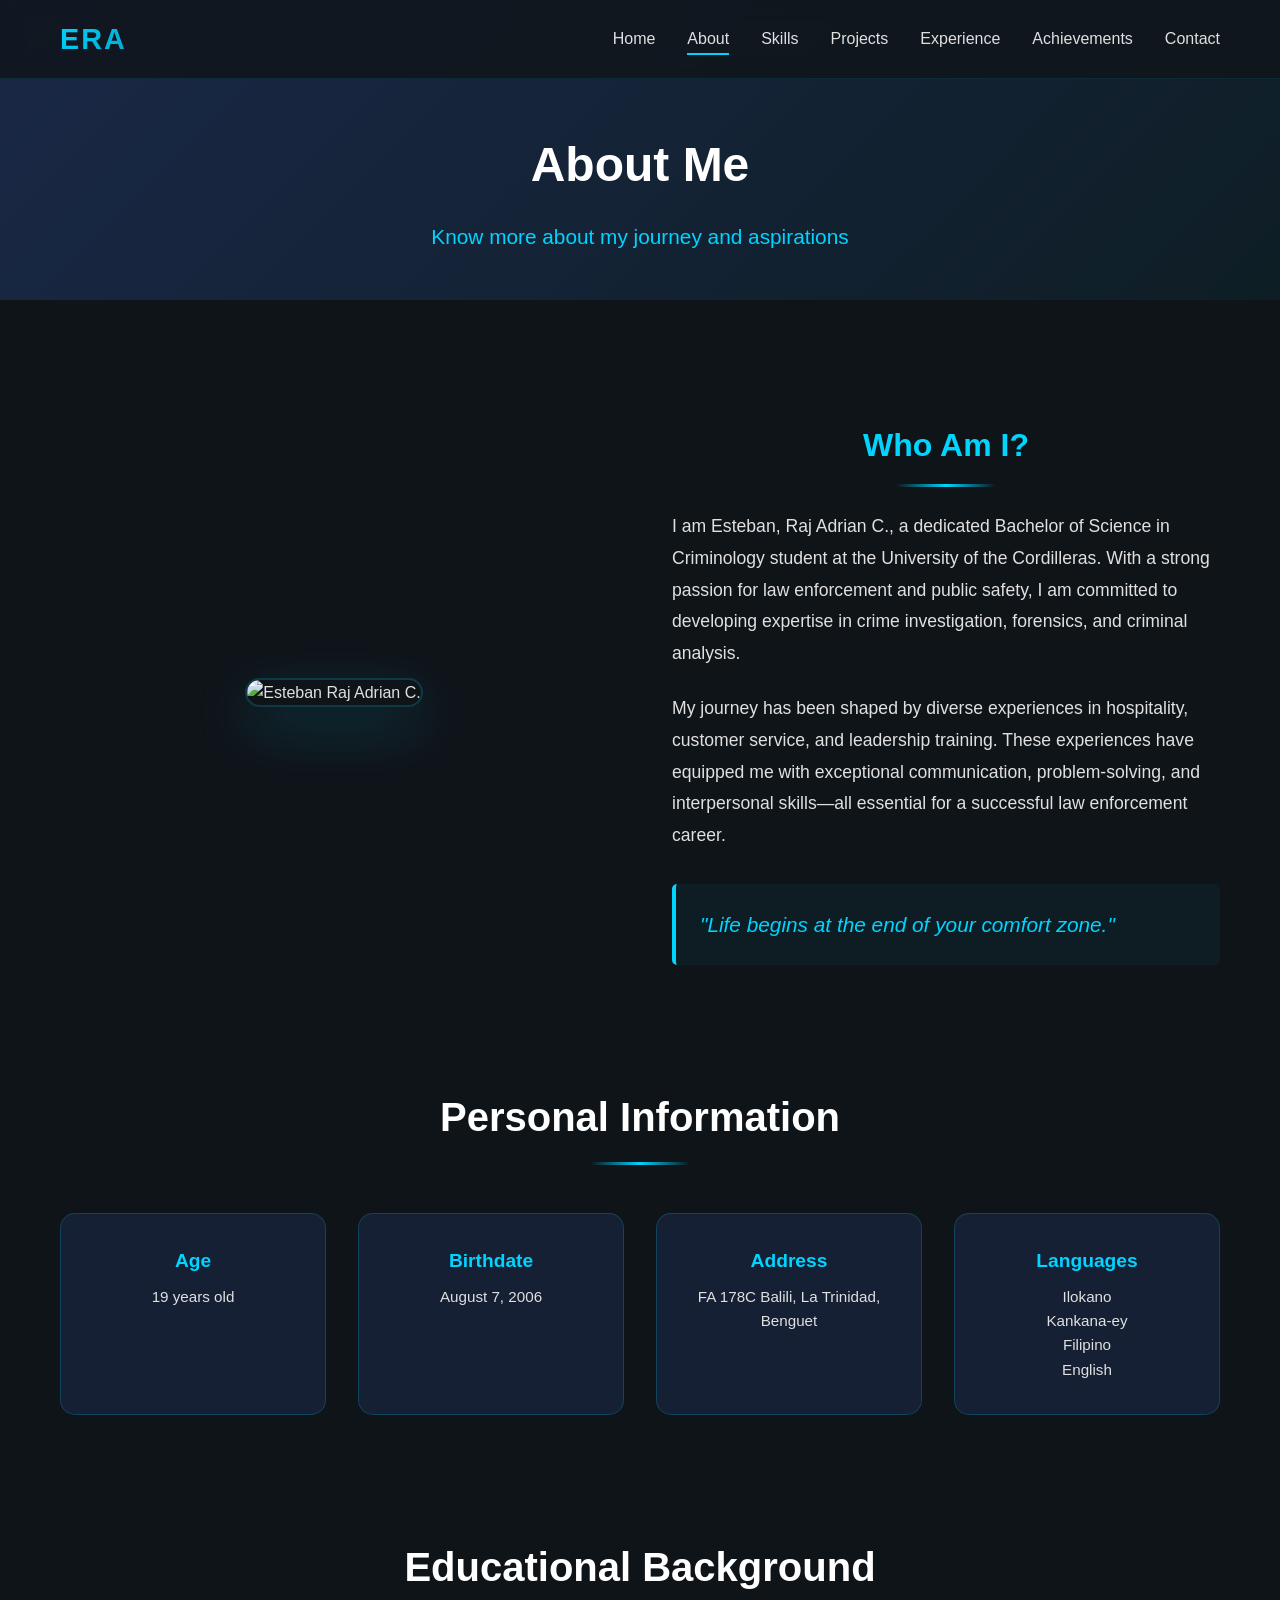
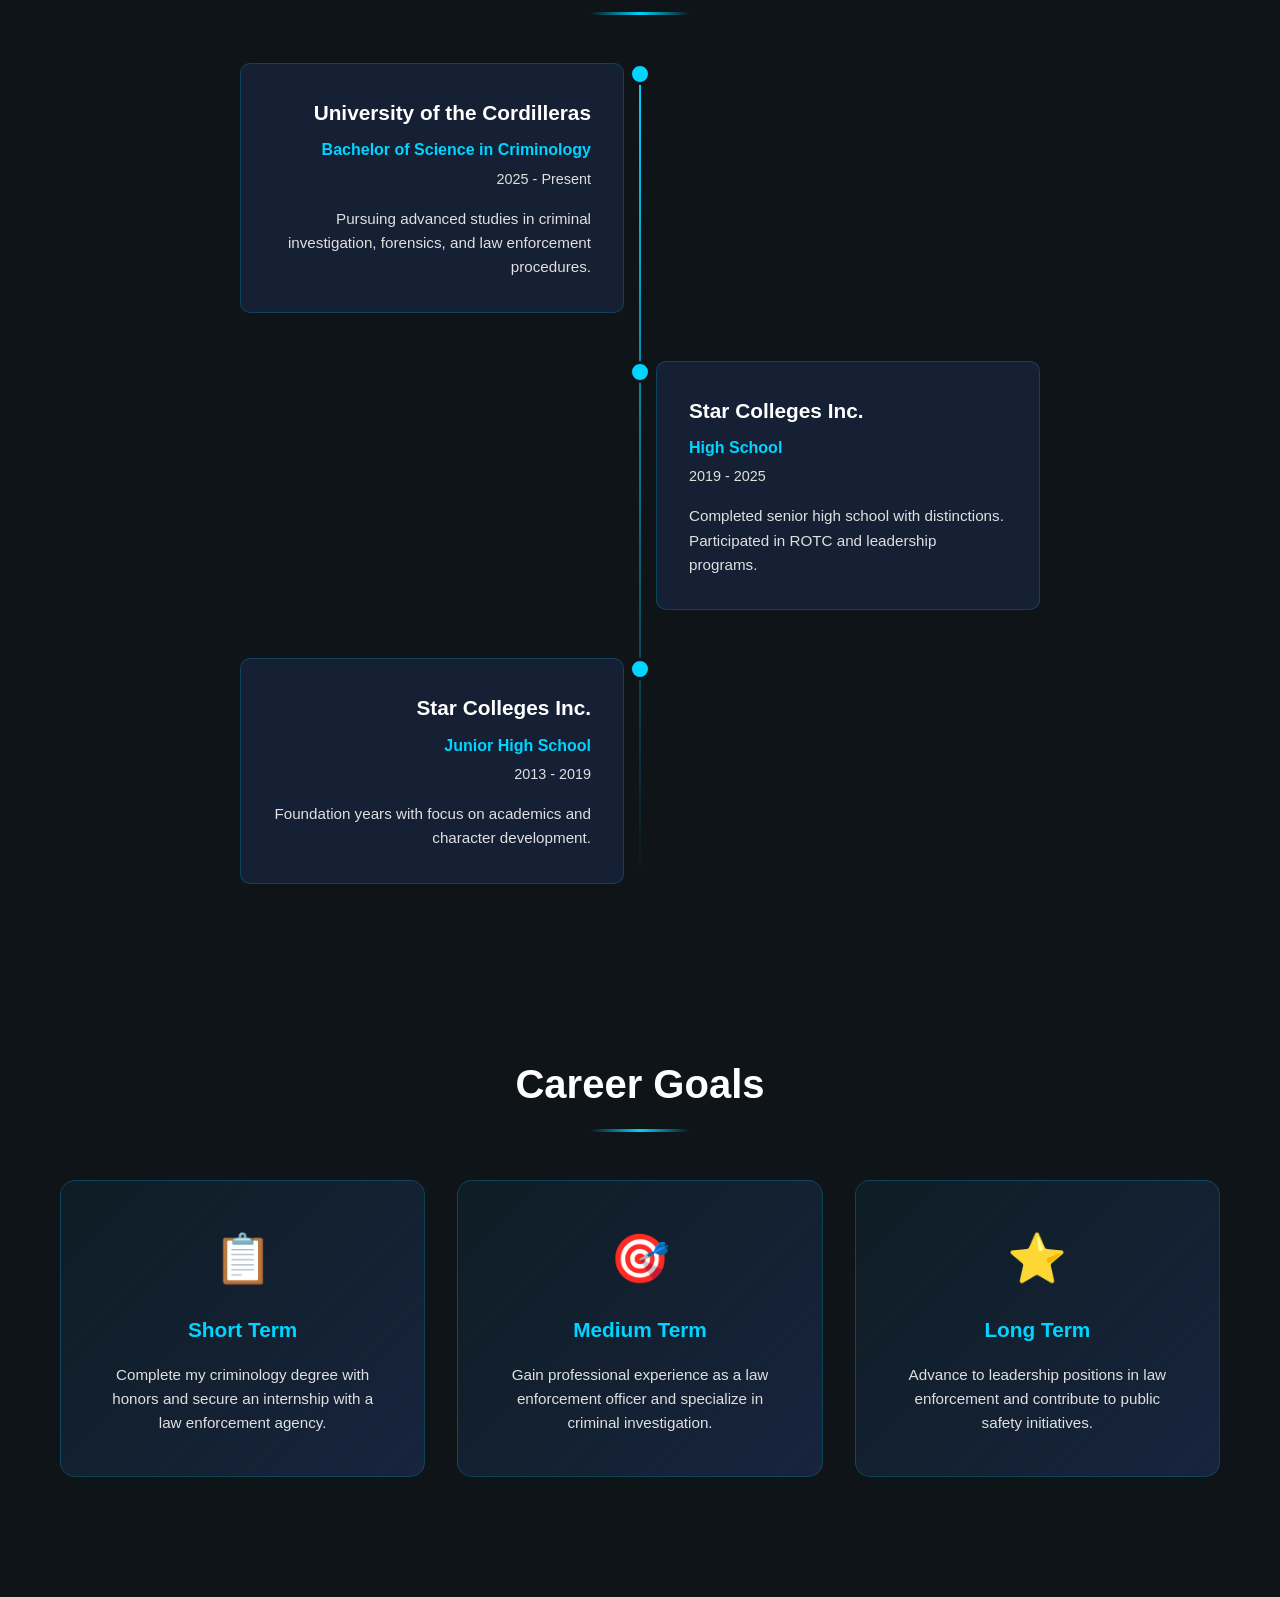
==== about.html @ 7fe41669 "Update about.html" ====
<!DOCTYPE html>
<html lang="en">
<head>
    <meta charset="UTF-8">
    <meta name="viewport" content="width=device-width, initial-scale=1.0">
    <meta name="description" content="About Esteban, Raj Adrian C. - Learn about my background, education, and career goals.">
    <title>About - Esteban, Raj Adrian C.</title>
    <link rel="stylesheet" href="style.css">
</head>
<body>
    <!-- Navigation Bar -->
    <nav class="navbar">
        <div class="nav-container">
            <div class="nav-logo">
                <span class="logo-text">ERA</span>
            </div>
            <ul class="nav-menu">
                <li class="nav-item"><a href="index.html" class="nav-link">Home</a></li>
                <li class="nav-item"><a href="about.html" class="nav-link active">About</a></li>
                <li class="nav-item"><a href="skills.html" class="nav-link">Skills</a></li>
                <li class="nav-item"><a href="projects.html" class="nav-link">Projects</a></li>
                <li class="nav-item"><a href="experience.html" class="nav-link">Experience</a></li>
                <li class="nav-item"><a href="achievements.html" class="nav-link">Achievements</a></li>
                <li class="nav-item"><a href="contact.html" class="nav-link">Contact</a></li>
            </ul>
            <div class="hamburger">
                <span></span>
                <span></span>
                <span></span>
            </div>
        </div>
    </nav>

    <!-- Page Header -->
    <section class="page-header">
        <div class="header-background"></div>
        <h1 class="page-title">About Me</h1>
        <p class="page-subtitle">Know more about my journey and aspirations</p>
    </section>

    <!-- Main Content -->
    <main class="container">
        <!-- Personal Info Section -->
        <section class="about-section fade-in">
            <div class="about-grid">
                <div class="about-image">
                    <img src="https://images.unsplash.com/photo-1507003211169-0a1dd7228f2d?w=500&h=500&fit=crop&q=80" alt="Esteban Raj Adrian C." class="about-img" loading="lazy">
                </div>
                <div class="about-info">
                    <h2 class="section-title">Who Am I?</h2>
                    <p class="about-text">
                        I am Esteban, Raj Adrian C., a dedicated Bachelor of Science in Criminology student at the University of the Cordilleras. With a strong passion for law enforcement and public safety, I am committed to developing expertise in crime investigation, forensics, and criminal analysis.
                    </p>
                    <p class="about-text">
                        My journey has been shaped by diverse experiences in hospitality, customer service, and leadership training. These experiences have equipped me with exceptional communication, problem-solving, and interpersonal skills—all essential for a successful law enforcement career.
                    </p>
                    <p class="motto">"Life begins at the end of your comfort zone."</p>
                </div>
            </div>
        </section>

        <!-- Personal Information -->
        <section class="personal-info-section fade-in">
            <h2 class="section-title">Personal Information</h2>
            <div class="info-grid">
                <div class="info-card">
                    <h3>Age</h3>
                    <p>19 years old</p>
                </div>
                <div class="info-card">
                    <h3>Birthdate</h3>
                    <p>August 7, 2006</p>
                </div>
                <div class="info-card">
                    <h3>Address</h3>
                    <p>FA 178C Balili, La Trinidad, Benguet</p>
                </div>
                <div class="info-card">
                    <h3>Languages</h3>
                    <p>Ilokano<p>
                    <p>Kankana-ey</p>
                    <p>Filipino</p>
                    <p>English</p>
                </div>
            </div>
        </section>

        <!-- Education Timeline -->
        <section class="education-section fade-in">
            <h2 class="section-title">Educational Background</h2>
            <div class="timeline">
                <div class="timeline-item">
                    <div class="timeline-content">
                        <h3>University of the Cordilleras</h3>
                        <p class="timeline-degree">Bachelor of Science in Criminology</p>
                        <p class="timeline-date">2025 - Present</p>
                        <p class="timeline-description">Pursuing advanced studies in criminal investigation, forensics, and law enforcement procedures.</p>
                    </div>
                </div>
                <div class="timeline-item">
                    <div class="timeline-content">
                        <h3>Star Colleges Inc.</h3>
                        <p class="timeline-degree">High School</p>
                        <p class="timeline-date">2019 - 2025</p>
                        <p class="timeline-description">Completed senior high school with distinctions. Participated in ROTC and leadership programs.</p>
                    </div>
                </div>
                <div class="timeline-item">
                    <div class="timeline-content">
                        <h3>Star Colleges Inc.</h3>
                        <p class="timeline-degree">Junior High School</p>
                        <p class="timeline-date">2013 - 2019</p>
                        <p class="timeline-description">Foundation years with focus on academics and character development.</p>
                    </div>
                </div>
            </div>
        </section>

        <!-- Career Goals -->
        <section class="career-goals-section fade-in">
            <h2 class="section-title">Career Goals</h2>
            <div class="goals-grid">
                <div class="goal-card">
                    <div class="goal-icon">📋</div>
                    <h3>Short Term</h3>
                    <p>Complete my criminology degree with honors and secure an internship with a law enforcement agency.</p>
                </div>
                <div class="goal-card">
                    <div class="goal-icon">🎯</div>
                    <h3>Medium Term</h3>
                    <p>Gain professional experience as a law enforcement officer and specialize in criminal investigation.</p>
                </div>
                <div class="goal-card">
                    <div class="goal-icon">⭐</div>
                    <h3>Long Term</h3>
                    <p>Advance to leadership positions in law enforcement and contribute to public safety initiatives.</p>
                </div>
            </div>
        </section>
    </main>

    <!-- Back to Top Button -->
    <button class="back-to-top" id="backToTop">↑</button>

    <script src="script.js"></script>
</body>
</html>
---- style.css ----
/* ===== ROOT & VARIABLES ===== */
:root {
    --primary: #0f1419;
    --primary-light: #1a2847;
    --accent: #00d4ff;
    --accent-dark: #0099cc;
    --secondary: #ffffff;
    --gray: #e0e0e0;
    --gray-dark: #444444;
    --success: #00d97e;
    --warning: #ffa500;
    --error: #ff4757;
    
    --transition: all 0.3s ease;
    --shadow: 0 10px 40px rgba(0, 212, 255, 0.15);
    --shadow-lg: 0 20px 60px rgba(0, 212, 255, 0.2);
}

/* ===== GLOBAL STYLES ===== */
* {
    margin: 0;
    padding: 0;
    box-sizing: border-box;
}

html {
    scroll-behavior: smooth;
}

body {
    font-family: 'Segoe UI', Tahoma, Geneva, Verdana, sans-serif;
    background-color: var(--primary);
    color: var(--gray);
    line-height: 1.6;
    overflow-x: hidden;
}

a {
    text-decoration: none;
    color: inherit;
    transition: var(--transition);
}

button {
    cursor: pointer;
    border: none;
    transition: var(--transition);
}

/* ===== CONTAINER ===== */
.container {
    max-width: 1200px;
    margin: 0 auto;
    padding: 60px 20px;
}

/* ===== NAVIGATION BAR ===== */
.navbar {
    position: fixed;
    top: 0;
    width: 100%;
    z-index: 1000;
    background: rgba(15, 20, 25, 0.8);
    backdrop-filter: blur(10px);
    border-bottom: 1px solid rgba(0, 212, 255, 0.1);
    padding: 1rem 0;
}

.nav-container {
    display: flex;
    justify-content: space-between;
    align-items: center;
    max-width: 1200px;
    margin: 0 auto;
    padding: 0 20px;
}

.nav-logo {
    font-size: 1.8rem;
    font-weight: bold;
    background: linear-gradient(135deg, var(--accent), #00a8cc);
    -webkit-background-clip: text;
    -webkit-text-fill-color: transparent;
    background-clip: text;
}

.logo-text {
    letter-spacing: 2px;
}

.nav-menu {
    display: flex;
    list-style: none;
    gap: 2rem;
}

.nav-link {
    color: var(--gray);
    font-weight: 500;
    position: relative;
    padding: 0.5rem 0;
}

.nav-link::after {
    content: '';
    position: absolute;
    bottom: 0;
    left: 0;
    width: 0;
    height: 2px;
    background-color: var(--accent);
    transition: width 0.3s ease;
}

.nav-link:hover::after,
.nav-link.active::after {
    width: 100%;
}

.hamburger {
    display: none;
    flex-direction: column;
    cursor: pointer;
}

.hamburger span {
    width: 25px;
    height: 3px;
    background-color: var(--accent);
    margin: 5px 0;
    transition: var(--transition);
}

/* ===== HERO SECTION ===== */
.hero {
    position: relative;
    min-height: 100vh;
    display: flex;
    align-items: center;
    justify-content: center;
    overflow: hidden;
    padding-top: 80px;
}

.hero-background {
    position: absolute;
    top: 0;
    left: 0;
    width: 100%;
    height: 100%;
    z-index: -1;
}

.animated-gradient {
    position: absolute;
    width: 100%;
    height: 100%;
    background: linear-gradient(
        -45deg,
        var(--primary-light),
        var(--primary),
        var(--primary-light),
        var(--primary)
    );
    background-size: 400% 400%;
    animation: gradient 15s ease infinite;
}

@keyframes gradient {
    0% { background-position: 0% 50%; }
    50% { background-position: 100% 50%; }
    100% { background-position: 0% 50%; }
}

.particles {
    position: absolute;
    width: 100%;
    height: 100%;
    overflow: hidden;
}

.particle {
    position: absolute;
    bottom: 0;
    width: 10px;
    height: 10px;
    background-color: var(--accent);
    border-radius: 50%;
    opacity: 0.5;
    animation: float 20s infinite;
}

@keyframes float {
    0% {
        transform: translateY(0px) translateX(0px);
        opacity: 0;
    }
    10% {
        opacity: 0.5;
    }
    90% {
        opacity: 0.5;
    }
    100% {
        transform: translateY(-100vh) translateX(100px);
        opacity: 0;
    }
}

.geometric-shapes {
    position: absolute;
    width: 100%;
    height: 100%;
}

.shape {
    position: absolute;
    opacity: 0.05;
}

.shape-1 {
    width: 300px;
    height: 300px;
    background: linear-gradient(135deg, var(--accent), transparent);
    top: 10%;
    right: 10%;
    border-radius: 50%;
    animation: float 25s infinite;
}

.shape-2 {
    width: 200px;
    height: 200px;
    background: linear-gradient(45deg, var(--accent), transparent);
    bottom: 20%;
    left: 10%;
    animation: float 30s infinite;
}

.shape-3 {
    width: 250px;
    height: 250px;
    background: linear-gradient(-135deg, var(--accent), transparent);
    top: 50%;
    left: 20%;
    animation: float 28s infinite;
}

.hero-content {
    position: relative;
    z-index: 10;
    text-align: center;
    max-width: 800px;
}

.profile-container {
    margin-bottom: 3rem;
    animation: slideUp 1s ease;
}

.profile-image-wrapper {
    position: relative;
    width: 200px;
    height: 200px;
    margin: 0 auto;
}

.profile-image {
    width: 100%;
    height: 100%;
    border-radius: 50%;
    border: 4px solid var(--accent);
    object-fit: cover;
    box-shadow: 0 0 50px rgba(0, 212, 255, 0.4);
    animation: pulse 3s ease-in-out infinite;
}

.profile-glow {
    position: absolute;
    top: 50%;
    left: 50%;
    width: 250px;
    height: 250px;
    transform: translate(-50%, -50%);
    border-radius: 50%;
    background: radial-gradient(circle, rgba(0, 212, 255, 0.2), transparent);
    animation: pulse-glow 4s ease-in-out infinite;
}

@keyframes pulse {
    0%, 100% { transform: scale(1); }
    50% { transform: scale(1.05); }
}

@keyframes pulse-glow {
    0%, 100% { transform: translate(-50%, -50%) scale(1); }
    50% { transform: translate(-50%, -50%) scale(1.2); }
}

@keyframes slideUp {
    from {
        opacity: 0;
        transform: translateY(50px);
    }
    to {
        opacity: 1;
        transform: translateY(0);
    }
}

.hero-title {
    font-size: 3.5rem;
    font-weight: 700;
    color: var(--secondary);
    margin-bottom: 1rem;
    letter-spacing: 2px;
    animation: slideUp 1s ease 0.1s both;
}

.typing-text {
    border-right: 3px solid var(--accent);
    padding-right: 10px;
    animation: typing 3s steps(30, end), blink 1s step-end infinite;
}

@keyframes typing {
    from { width: 0; }
    to { width: 100%; }
}

@keyframes blink {
    from, to { border-color: var(--accent); }
    50% { border-color: transparent; }
}

.hero-subtitle {
    font-size: 1.5rem;
    color: var(--accent);
    margin-bottom: 1.5rem;
    font-weight: 500;
    animation: slideUp 1s ease 0.2s both;
}

.hero-description {
    font-size: 1.1rem;
    color: var(--gray);
    max-width: 600px;
    margin: 0 auto 2rem;
    line-height: 1.8;
    animation: slideUp 1s ease 0.3s both;
}

.hero-buttons {
    display: flex;
    gap: 1.5rem;
    justify-content: center;
    flex-wrap: wrap;
    margin-bottom: 3rem;
    animation: slideUp 1s ease 0.4s both;
}

.btn {
    padding: 12px 30px;
    font-size: 1rem;
    font-weight: 600;
    border-radius: 50px;
    transition: var(--transition);
}

.btn-primary {
    background: linear-gradient(135deg, var(--accent), var(--accent-dark));
    color: var(--primary);
    box-shadow: 0 5px 20px rgba(0, 212, 255, 0.3);
}

.btn-primary:hover {
    transform: translateY(-3px);
    box-shadow: 0 10px 30px rgba(0, 212, 255, 0.5);
}

.btn-secondary {
    background: transparent;
    color: var(--accent);
    border: 2px solid var(--accent);
}

.btn-secondary:hover {
    background: var(--accent);
    color: var(--primary);
    transform: translateY(-3px);
}

.btn-tertiary {
    background: rgba(0, 212, 255, 0.1);
    color: var(--accent);
    border: 1px solid var(--accent);
}

.btn-tertiary:hover {
    background: rgba(0, 212, 255, 0.2);
    transform: translateY(-3px);
}

.hero-footer {
    animation: slideUp 1s ease 0.5s both;
}

.scroll-indicator {
    color: var(--gray);
    font-size: 0.9rem;
    margin-bottom: 0.5rem;
}

.scroll-arrow {
    display: inline-block;
    width: 2px;
    height: 30px;
    background-color: var(--accent);
    position: relative;
    animation: scroll-bounce 2s infinite;
}

@keyframes scroll-bounce {
    0%, 100% { transform: translateY(0); }
    50% { transform: translateY(10px); }
}

/* ===== FLOATING SECTION ===== */
.floating-section {
    position: relative;
    padding: 60px 20px;
    background: linear-gradient(135deg, rgba(26, 40, 71, 0.5), rgba(0, 212, 255, 0.05));
    text-align: center;
}

.floating-card {
    max-width: 500px;
    margin: 0 auto;
    padding: 2rem;
    background: rgba(26, 40, 71, 0.8);
    border: 1px solid rgba(0, 212, 255, 0.3);
    border-radius: 20px;
    backdrop-filter: blur(10px);
    animation: float-up 3s ease-in-out infinite;
}

@keyframes float-up {
    0%, 100% { transform: translateY(0px); }
    50% { transform: translateY(-20px); }
}

.floating-card h3 {
    color: var(--accent);
    font-size: 1.5rem;
    margin-bottom: 1rem;
}

.floating-card p {
    color: var(--gray);
    font-size: 1rem;
}

/* ===== PAGE HEADER ===== */
.page-header {
    position: relative;
    min-height: 300px;
    display: flex;
    flex-direction: column;
    justify-content: center;
    align-items: center;
    padding-top: 80px;
    overflow: hidden;
}

.header-background {
    position: absolute;
    top: 0;
    left: 0;
    width: 100%;
    height: 100%;
    background: linear-gradient(
        135deg,
        var(--primary-light) 0%,
        rgba(0, 212, 255, 0.05) 100%
    );
    z-index: -1;
}

.page-title {
    font-size: 3rem;
    color: var(--secondary);
    margin-bottom: 1rem;
    animation: slideUp 0.8s ease;
}

.page-subtitle {
    font-size: 1.3rem;
    color: var(--accent);
    animation: slideUp 0.8s ease 0.1s both;
}

/* ===== SECTION TITLE ===== */
.section-title {
    font-size: 2.5rem;
    color: var(--secondary);
    margin-bottom: 3rem;
    text-align: center;
    position: relative;
    padding-bottom: 1rem;
}

.section-title::after {
    content: '';
    position: absolute;
    bottom: 0;
    left: 50%;
    transform: translateX(-50%);
    width: 100px;
    height: 3px;
    background: linear-gradient(90deg, transparent, var(--accent), transparent);
}

/* ===== ABOUT SECTION ===== */
.about-section {
    padding: 60px 0;
}

.about-grid {
    display: grid;
    grid-template-columns: 1fr 1fr;
    gap: 4rem;
    align-items: center;
}

.about-image {
    text-align: center;
}

.about-img {
    width: 100%;
    max-width: 400px;
    border-radius: 20px;
    box-shadow: var(--shadow-lg);
    border: 2px solid rgba(0, 212, 255, 0.2);
    transition: var(--transition);
}

.about-img:hover {
    transform: scale(1.05);
    box-shadow: 0 0 50px rgba(0, 212, 255, 0.4);
}

.about-info h2 {
    font-size: 2rem;
    color: var(--accent);
    margin-bottom: 1.5rem;
}

.about-text {
    color: var(--gray);
    font-size: 1.1rem;
    margin-bottom: 1.5rem;
    line-height: 1.8;
}

.motto {
    font-size: 1.3rem;
    font-style: italic;
    color: var(--accent);
    padding: 1.5rem;
    border-left: 4px solid var(--accent);
    background: rgba(0, 212, 255, 0.05);
    border-radius: 5px;
    margin-top: 2rem;
}

/* ===== INFO CARDS ===== */
.personal-info-section {
    padding: 60px 0;
}

.info-grid {
    display: grid;
    grid-template-columns: repeat(auto-fit, minmax(250px, 1fr));
    gap: 2rem;
}

.info-card {
    background: rgba(26, 40, 71, 0.6);
    border: 1px solid rgba(0, 212, 255, 0.2);
    padding: 2rem;
    border-radius: 15px;
    text-align: center;
    transition: var(--transition);
}

.info-card:hover {
    border-color: var(--accent);
    box-shadow: 0 0 30px rgba(0, 212, 255, 0.2);
    transform: translateY(-5px);
}

.info-card h3 {
    color: var(--accent);
    font-size: 1.2rem;
    margin-bottom: 0.5rem;
}

.info-card p {
    color: var(--gray);
    font-size: 0.95rem;
}

/* ===== TIMELINE ===== */
.education-section {
    padding: 60px 0;
}

.timeline {
    position: relative;
    max-width: 800px;
    margin: 0 auto;
}

.timeline::before {
    content: '';
    position: absolute;
    left: 50%;
    transform: translateX(-50%);
    width: 2px;
    height: 100%;
    background: linear-gradient(180deg, var(--accent), transparent);
}

.timeline-item {
    margin-bottom: 3rem;
    position: relative;
}

.timeline-item:nth-child(odd) .timeline-content {
    margin-left: 0;
    margin-right: 52%;
    text-align: right;
}

.timeline-item:nth-child(even) .timeline-content {
    margin-left: 52%;
    margin-right: 0;
    text-align: left;
}

.timeline-item::before {
    content: '';
    position: absolute;
    left: 50%;
    transform: translateX(-50%);
    width: 16px;
    height: 16px;
    background: var(--accent);
    border: 3px solid var(--primary);
    border-radius: 50%;
    top: 0;
}

.timeline-content {
    background: rgba(26, 40, 71, 0.6);
    border: 1px solid rgba(0, 212, 255, 0.2);
    padding: 2rem;
    border-radius: 10px;
    transition: var(--transition);
}

.timeline-content:hover {
    border-color: var(--accent);
    box-shadow: var(--shadow);
}

.timeline-content h3 {
    color: var(--secondary);
    font-size: 1.3rem;
    margin-bottom: 0.5rem;
}

.timeline-degree {
    color: var(--accent);
    font-weight: 600;
    margin-bottom: 0.3rem;
}

.timeline-date {
    color: var(--gray);
    font-size: 0.9rem;
    margin-bottom: 1rem;
}

.timeline-description {
    color: var(--gray);
    font-size: 0.95rem;
    line-height: 1.6;
}

/* ===== GOALS SECTION ===== */
.career-goals-section {
    padding: 60px 0;
}

.goals-grid {
    display: grid;
    grid-template-columns: repeat(auto-fit, minmax(280px, 1fr));
    gap: 2rem;
}

.goal-card {
    background: linear-gradient(135deg, rgba(0, 212, 255, 0.05), rgba(26, 40, 71, 0.8));
    border: 1px solid rgba(0, 212, 255, 0.2);
    padding: 2.5rem;
    border-radius: 15px;
    text-align: center;
    transition: var(--transition);
}

.goal-card:hover {
    border-color: var(--accent);
    transform: translateY(-10px);
    box-shadow: var(--shadow-lg);
}

.goal-icon {
    font-size: 3rem;
    margin-bottom: 1rem;
}

.goal-card h3 {
    color: var(--accent);
    font-size: 1.3rem;
    margin-bottom: 1rem;
}

.goal-card p {
    color: var(--gray);
    font-size: 0.95rem;
    line-height: 1.6;
}

/* ===== SKILLS SECTION ===== */
.skills-section {
    padding: 60px 0;
}

.skills-grid {
    display: grid;
    grid-template-columns: repeat(auto-fit, minmax(250px, 1fr));
    gap: 2rem;
    margin-bottom: 4rem;
}

.skill-card {
    background: rgba(26, 40, 71, 0.6);
    border: 1px solid rgba(0, 212, 255, 0.2);
    padding: 2rem;
    border-radius: 15px;
    text-align: center;
    transition: var(--transition);
}

.skill-card:hover {
    border-color: var(--accent);
    background: rgba(26, 40, 71, 0.9);
    transform: translateY(-8px);
    box-shadow: var(--shadow);
}

.skill-icon {
    font-size: 2.5rem;
    margin-bottom: 1rem;
    display: block;
}

.skill-card h3 {
    color: var(--secondary);
    font-size: 1.2rem;
    margin-bottom: 0.8rem;
}

.skill-card p {
    color: var(--gray);
    font-size: 0.9rem;
    line-height: 1.6;
}

/* ===== SKILL CATEGORIES ===== */
.skill-categories {
    padding: 60px 0;
}

.category-grid {
    display: grid;
    grid-template-columns: repeat(auto-fit, minmax(280px, 1fr));
    gap: 2rem;
}

.category-item {
    background: linear-gradient(135deg, rgba(0, 212, 255, 0.05), rgba(26, 40, 71, 0.8));
    border: 1px solid rgba(0, 212, 255, 0.2);
    padding: 2rem;
    border-radius: 15px;
    transition: var(--transition);
}

.category-item:hover {
    border-color: var(--accent);
    box-shadow: var(--shadow);
}

.category-item h3 {
    color: var(--accent);
    font-size: 1.2rem;
    margin-bottom: 1.5rem;
    text-align: center;
}

.category-list {
    list-style: none;
}

.category-list li {
    color: var(--gray);
    padding: 0.5rem 0;
    position: relative;
    padding-left: 1.5rem;
    font-size: 0.95rem;
}

.category-list li::before {
    content: '▸';
    position: absolute;
    left: 0;
    color: var(--accent);
}

/* ===== PROFICIENCY SECTION ===== */
.proficiency-section {
    padding: 60px 0;
}

.proficiency-container {
    display: grid;
    grid-template-columns: repeat(auto-fit, minmax(250px, 1fr));
    gap: 2rem;
    max-width: 1000px;
    margin: 0 auto;
}

.proficiency-item {
    background: rgba(26, 40, 71, 0.6);
    border: 1px solid rgba(0, 212, 255, 0.2);
    padding: 2rem;
    border-radius: 15px;
    text-align: center;
}

.proficiency-item h4 {
    color: var(--accent);
    font-size: 1.1rem;
    margin-bottom: 1rem;
}

.proficiency-item p {
    color: var(--gray);
    font-size: 0.95rem;
    line-height: 1.6;
}

/* ===== PROJECTS SECTION ===== */
.projects-section {
    padding: 60px 0;
}

.projects-grid {
    display: grid;
    grid-template-columns: repeat(auto-fit, minmax(300px, 1fr));
    gap: 2.5rem;
}

.project-card {
    background: rgba(26, 40, 71, 0.6);
    border: 1px solid rgba(0, 212, 255, 0.2);
    border-radius: 15px;
    overflow: hidden;
    transition: var(--transition);
    display: flex;
    flex-direction: column;
}

.project-card:hover {
    border-color: var(--accent);
    box-shadow: var(--shadow-lg);
    transform: translateY(-10px);
}

.project-image {
    position: relative;
    width: 100%;
    height: 200px;
    overflow: hidden;
}

.project-image img {
    width: 100%;
    height: 100%;
    object-fit: cover;
    transition: var(--transition);
}

.project-card:hover .project-image img {
    transform: scale(1.1);
}

.project-overlay {
    position: absolute;
    top: 0;
    left: 0;
    right: 0;
    bottom: 0;
    background: rgba(0, 0, 0, 0.7);
    display: flex;
    align-items: center;
    justify-content: center;
    opacity: 0;
    transition: var(--transition);
}

.project-card:hover .project-overlay {
    opacity: 1;
}

.view-project-btn {
    padding: 10px 25px;
    background: var(--accent);
    color: var(--primary);
    border-radius: 25px;
    font-weight: 600;
    transition: var(--transition);
}

.view-project-btn:hover {
    background: var(--secondary);
    transform: scale(1.05);
}

.project-content {
    padding: 2rem;
    flex: 1;
    display: flex;
    flex-direction: column;
}

.project-content h3 {
    color: var(--secondary);
    font-size: 1.3rem;
    margin-bottom: 1rem;
}

.project-content p {
    color: var(--gray);
    font-size: 0.95rem;
    margin-bottom: 1.5rem;
    flex: 1;
    line-height: 1.6;
}

.project-tech {
    display: flex;
    flex-wrap: wrap;
    gap: 0.5rem;
}

.tech-tag {
    display: inline-block;
    background: rgba(0, 212, 255, 0.15);
    color: var(--accent);
    padding: 0.4rem 1rem;
    border-radius: 20px;
    font-size: 0.8rem;
    border: 1px solid rgba(0, 212, 255, 0.3);
}

/* ===== PROJECT DETAILS ===== */
.project-details-section {
    padding: 60px 0;
    background: rgba(0, 212, 255, 0.03);
}

.details-container {
    display: grid;
    grid-template-columns: repeat(auto-fit, minmax(280px, 1fr));
    gap: 2rem;
}

.detail-item {
    background: rgba(26, 40, 71, 0.6);
    border: 1px solid rgba(0, 212, 255, 0.2);
    padding: 2rem;
    border-radius: 15px;
}

.detail-item h3 {
    color: var(--accent);
    font-size: 1.1rem;
    margin-bottom: 1rem;
}

.detail-item p {
    color: var(--gray);
    font-size: 0.9rem;
    margin-bottom: 0.8rem;
    line-height: 1.6;
}

/* ===== EXPERIENCE SECTION ===== */
.experience-section {
    padding: 60px 0;
}

.experience-timeline {
    max-width: 900px;
    margin: 0 auto;
}

.experience-item {
    display: flex;
    margin-bottom: 3rem;
    opacity: 0;
    animation: slideIn 0.8s ease forwards;
}

@keyframes slideIn {
    from {
        opacity: 0;
        transform: translateX(-30px);
    }
    to {
        opacity: 1;
        transform: translateX(0);
    }
}

.experience-item:nth-child(1) { animation-delay: 0.1s; }
.experience-item:nth-child(2) { animation-delay: 0.2s; }
.experience-item:nth-child(3) { animation-delay: 0.3s; }

.experience-marker {
    min-width: 20px;
    width: 20px;
    height: 20px;
    background: var(--accent);
    border-radius: 50%;
    margin-right: 2rem;
    margin-top: 0.5rem;
    box-shadow: 0 0 20px rgba(0, 212, 255, 0.5);
}

.experience-content {
    background: rgba(26, 40, 71, 0.6);
    border: 1px solid rgba(0, 212, 255, 0.2);
    padding: 2rem;
    border-radius: 10px;
    flex: 1;
    transition: var(--transition);
}

.experience-content:hover {
    border-color: var(--accent);
    box-shadow: var(--shadow);
}

.experience-header {
    display: flex;
    justify-content: space-between;
    align-items: start;
    margin-bottom: 1rem;
}

.experience-header h3 {
    color: var(--secondary);
    font-size: 1.3rem;
}

.experience-type {
    color: var(--accent);
    font-size: 0.85rem;
    background: rgba(0, 212, 255, 0.1);
    padding: 0.3rem 0.8rem;
    border-radius: 20px;
    white-space: nowrap;
}

.experience-period {
    color: var(--gray);
    font-size: 0.9rem;
    margin-bottom: 0.5rem;
}

.experience-description {
    color: var(--gray);
    font-size: 0.95rem;
    line-height: 1.6;
    margin-bottom: 1.5rem;
}

.experience-highlights h4 {
    color: var(--accent);
    font-size: 1rem;
    margin-bottom: 1rem;
}

.experience-highlights ul {
    list-style: none;
}

.experience-highlights li {
    color: var(--gray);
    padding: 0.3rem 0;
    padding-left: 1.5rem;
    font-size: 0.9rem;
    position: relative;
}

.experience-highlights li::before {
    content: '✓';
    position: absolute;
    left: 0;
    color: var(--accent);
    font-weight: bold;
}

/* ===== EXPERIENCE SUMMARY ===== */
.experience-summary {
    padding: 60px 0;
}

.summary-grid {
    display: grid;
    grid-template-columns: repeat(auto-fit, minmax(200px, 1fr));
    gap: 2rem;
    max-width: 900px;
    margin: 0 auto;
}

.summary-card {
    background: linear-gradient(135deg, rgba(0, 212, 255, 0.05), rgba(26, 40, 71, 0.8));
    border: 1px solid rgba(0, 212, 255, 0.2);
    padding: 2rem;
    border-radius: 15px;
    text-align: center;
    transition: var(--transition);
}

.summary-card:hover {
    border-color: var(--accent);
    box-shadow: var(--shadow);
    transform: translateY(-5px);
}

.summary-number {
    font-size: 2.5rem;
    font-weight: 700;
    color: var(--accent);
    margin-bottom: 0.5rem;
}

.summary-card p {
    color: var(--gray);
    font-size: 0.95rem;
}

/* ===== SKILLS GAINED ===== */
.skills-gained {
    padding: 60px 0;
}

.competencies-grid {
    display: grid;
    grid-template-columns: repeat(auto-fit, minmax(280px, 1fr));
    gap: 2rem;
}

.competency-box {
    background: rgba(26, 40, 71, 0.6);
    border: 1px solid rgba(0, 212, 255, 0.2);
    padding: 2rem;
    border-radius: 15px;
    transition: var(--transition);
}

.competency-box:hover {
    border-color: var(--accent);
    box-shadow: var(--shadow);
    transform: translateY(-5px);
}

.competency-box h3 {
    color: var(--accent);
    font-size: 1.1rem;
    margin-bottom: 1rem;
}

.competency-box p {
    color: var(--gray);
    font-size: 0.9rem;
    line-height: 1.6;
}

/* ===== ACHIEVEMENTS SECTION ===== */
.filter-section {
    padding: 40px 0;
    text-align: center;
}

.filter-buttons {
    display: flex;
    gap: 1rem;
    justify-content: center;
    flex-wrap: wrap;
}

.filter-btn {
    padding: 8px 20px;
    background: rgba(0, 212, 255, 0.1);
    color: var(--accent);
    border: 1px solid rgba(0, 212, 255, 0.3);
    border-radius: 20px;
    font-size: 0.9rem;
    font-weight: 600;
    transition: var(--transition);
}

.filter-btn:hover,
.filter-btn.active {
    background: var(--accent);
    color: var(--primary);
}

.achievements-section {
    padding: 60px 0;
}

.achievements-gallery {
    display: grid;
    grid-template-columns: repeat(auto-fit, minmax(300px, 1fr));
    gap: 2rem;
    margin-bottom: 4rem;
}

.achievement-card {
    background: rgba(26, 40, 71, 0.6);
    border: 1px solid rgba(0, 212, 255, 0.2);
    border-radius: 15px;
    overflow: hidden;
    transition: var(--transition);
    cursor: pointer;
}

.achievement-card:hover {
    border-color: var(--accent);
    box-shadow: var(--shadow-lg);
    transform: translateY(-8px);
}

.achievement-image {
    position: relative;
    width: 100%;
    height: 200px;
    overflow: hidden;
}

.achievement-image img {
    width: 100%;
    height: 100%;
    object-fit: cover;
    transition: var(--transition);
}

.achievement-card:hover .achievement-image img {
    transform: scale(1.1);
}

.achievement-overlay {
    position: absolute;
    top: 0;
    left: 0;
    right: 0;
    bottom: 0;
    background: rgba(0, 0, 0, 0.7);
    display: flex;
    align-items: center;
    justify-content: center;
    opacity: 0;
    transition: var(--transition);
}

.achievement-card:hover .achievement-overlay {
    opacity: 1;
}

.achievement-btn {
    padding: 8px 20px;
    background: var(--accent);
    color: var(--primary);
    border-radius: 20px;
    font-weight: 600;
    transition: var(--transition);
}

.achievement-btn:hover {
    transform: scale(1.05);
}

.achievement-info {
    padding: 1.5rem;
}

.achievement-info h3 {
    color: var(--secondary);
    font-size: 1.2rem;
    margin-bottom: 0.5rem;
}

.achievement-info p {
    color: var(--gray);
    font-size: 0.9rem;
    margin-bottom: 1rem;
}

.achievement-tag {
    display: inline-block;
    background: rgba(0, 212, 255, 0.15);
    color: var(--accent);
    padding: 0.3rem 0.8rem;
    border-radius: 15px;
    font-size: 0.75rem;
    border: 1px solid rgba(0, 212, 255, 0.3);
}

/* ===== ACHIEVEMENT DETAILS ===== */
.achievement-details-section {
    padding: 60px 0;
    background: rgba(0, 212, 255, 0.03);
}

.detail-box {
    background: rgba(26, 40, 71, 0.6);
    border: 1px solid rgba(0, 212, 255, 0.2);
    padding: 2rem;
    border-radius: 15px;
    text-align: center;
    transition: var(--transition);
}

.detail-box:hover {
    border-color: var(--accent);
    box-shadow: var(--shadow);
    transform: translateY(-5px);
}

.detail-icon {
    font-size: 3rem;
    margin-bottom: 1rem;
}

.detail-box h3 {
    color: var(--accent);
    font-size: 1.2rem;
    margin-bottom: 1rem;
}

.detail-box p {
    color: var(--gray);
    font-size: 0.9rem;
    margin-bottom: 0.8rem;
    line-height: 1.6;
}

/* ===== MODAL ===== */
.modal {
    display: none;
    position: fixed;
    z-index: 2000;
    left: 0;
    top: 0;
    width: 100%;
    height: 100%;
    background-color: rgba(0, 0, 0, 0.8);
    animation: fadeIn 0.3s ease;
}

@keyframes fadeIn {
    from { opacity: 0; }
    to { opacity: 1; }
}

.modal-content {
    background-color: var(--primary-light);
    margin: 5% auto;
    padding: 2rem;
    border: 1px solid rgba(0, 212, 255, 0.3);
    border-radius: 15px;
    max-width: 600px;
    max-height: 80vh;
    overflow-y: auto;
    animation: slideDown 0.3s ease;
}

@keyframes slideDown {
    from {
        transform: translateY(-50px);
        opacity: 0;
    }
    to {
        transform: translateY(0);
        opacity: 1;
    }
}

.modal-close {
    color: var(--gray);
    float: right;
    font-size: 2rem;
    font-weight: bold;
    cursor: pointer;
    transition: var(--transition);
}

.modal-close:hover {
    color: var(--accent);
}

.modal-body h3 {
    color: var(--accent);
    font-size: 1.5rem;
    margin-bottom: 1rem;
}

.modal-body p {
    color: var(--gray);
    margin-bottom: 1rem;
    line-height: 1.6;
}

/* ===== CONTACT SECTION ===== */
.contact-section {
    padding: 60px 0;
}

.contact-grid {
    display: grid;
    grid-template-columns: 1fr 1fr;
    gap: 4rem;
    align-items: start;
}

.contact-form-wrapper {
    background: rgba(26, 40, 71, 0.6);
    border: 1px solid rgba(0, 212, 255, 0.2);
    padding: 3rem;
    border-radius: 15px;
}

.form-title {
    color: var(--secondary);
    font-size: 1.5rem;
    margin-bottom: 2rem;
}

.form-group {
    position: relative;
    margin-bottom: 2rem;
}

.form-group input,
.form-group textarea {
    width: 100%;
    background: transparent;
    border: none;
    border-bottom: 2px solid rgba(0, 212, 255, 0.2);
    color: var(--gray);
    padding: 0.8rem 0;
    font-size: 1rem;
    font-family: inherit;
    transition: var(--transition);
    outline: none;
}

.form-group input::placeholder,
.form-group textarea::placeholder {
    color: rgba(224, 224, 224, 0.5);
}

.form-group input:focus,
.form-group textarea:focus {
    border-bottom-color: var(--accent);
    color: var(--secondary);
}

.form-line {
    position: absolute;
    bottom: -2px;
    left: 0;
    width: 0;
    height: 2px;
    background: var(--accent);
    transition: width 0.3s ease;
}

.form-group input:focus ~ .form-line,
.form-group textarea:focus ~ .form-line {
    width: 100%;
}

.contact-info {
    background: rgba(26, 40, 71, 0.6);
    border: 1px solid rgba(0, 212, 255, 0.2);
    padding: 3rem;
    border-radius: 15px;
}

.info-title {
    color: var(--secondary);
    font-size: 1.5rem;
    margin-bottom: 2rem;
}

.info-item {
    display: flex;
    align-items: flex-start;
    margin-bottom: 2rem;
}

.info-icon {
    font-size: 1.8rem;
    margin-right: 1.5rem;
    color: var(--accent);
}

.info-content h3 {
    color: var(--secondary);
    font-size: 1.1rem;
    margin-bottom: 0.3rem;
}

.info-content a,
.info-content p {
    color: var(--gray);
    font-size: 0.95rem;
    transition: var(--transition);
}

.info-content a:hover {
    color: var(--accent);
}

.social-section {
    margin-top: 2rem;
    padding-top: 2rem;
    border-top: 1px solid rgba(0, 212, 255, 0.1);
}

.social-section h3 {
    color: var(--secondary);
    font-size: 1.1rem;
    margin-bottom: 1.5rem;
}

.social-links {
    display: flex;
    gap: 1rem;
    flex-wrap: wrap;
}

.social-link {
    display: inline-flex;
    align-items: center;
    justify-content: center;
    width: 45px;
    height: 45px;
    border-radius: 50%;
    background: rgba(0, 212, 255, 0.1);
    border: 1px solid rgba(0, 212, 255, 0.3);
    color: var(--accent);
    font-size: 0.8rem;
    font-weight: 600;
    transition: var(--transition);
    text-align: center;
}

.social-link:hover {
    background: var(--accent);
    color: var(--primary);
    transform: translateY(-5px);
}

.response-box {
    margin-top: 2rem;
    padding: 1.5rem;
    background: rgba(0, 212, 255, 0.05);
    border-left: 3px solid var(--accent);
    border-radius: 5px;
}

.response-box p {
    color: var(--gray);
    font-size: 0.95rem;
}

/* ===== FOOTER ===== */
.footer {
    background: rgba(26, 40, 71, 0.8);
    border-top: 1px solid rgba(0, 212, 255, 0.2);
    padding: 3rem 20px 1.5rem;
}

.footer-content {
    max-width: 1200px;
    margin: 0 auto;
    display: grid;
    grid-template-columns: repeat(auto-fit, minmax(250px, 1fr));
    gap: 2rem;
    margin-bottom: 2rem;
}

.footer-section h3 {
    color: var(--accent);
    font-size: 1.1rem;
    margin-bottom: 1rem;
}

.footer-section p {
    color: var(--gray);
    font-size: 0.9rem;
    line-height: 1.6;
}

.footer-section ul {
    list-style: none;
}

.footer-section ul li {
    margin-bottom: 0.5rem;
}

.footer-section a {
    color: var(--gray);
    font-size: 0.9rem;
    transition: var(--transition);
}

.footer-section a:hover {
    color: var(--accent);
}

.footer-bottom {
    text-align: center;
    border-top: 1px solid rgba(0, 212, 255, 0.1);
    padding-top: 1.5rem;
}

.footer-bottom p {
    color: var(--gray);
    font-size: 0.85rem;
    margin-bottom: 0.3rem;
}

/* ===== BACK TO TOP BUTTON ===== */
.back-to-top {
    position: fixed;
    bottom: 2rem;
    right: 2rem;
    width: 50px;
    height: 50px;
    background: linear-gradient(135deg, var(--accent), var(--accent-dark));
    color: var(--primary);
    border-radius: 50%;
    font-size: 1.5rem;
    display: none;
    align-items: center;
    justify-content: center;
    z-index: 999;
    opacity: 0;
    transition: var(--transition);
    box-shadow: 0 5px 20px rgba(0, 212, 255, 0.3);
}

.back-to-top:hover {
    transform: translateY(-5px);
    box-shadow: 0 10px 30px rgba(0, 212, 255, 0.5);
}

.back-to-top.show {
    display: flex;
    opacity: 1;
}

/* ===== FADE-IN ANIMATION ===== */
.fade-in {
    opacity: 0;
    animation: fadeInUp 0.8s ease forwards;
}

@keyframes fadeInUp {
    from {
        opacity: 0;
        transform: translateY(30px);
    }
    to {
        opacity: 1;
        transform: translateY(0);
    }
}

/* ===== RESPONSIVE DESIGN ===== */
@media (max-width: 768px) {
    .hamburger {
        display: flex;
    }

    .nav-menu {
        position: fixed;
        left: -100%;
        top: 60px;
        flex-direction: column;
        background-color: var(--primary);
        width: 100%;
        text-align: center;
        transition: 0.3s;
        gap: 0;
        padding: 2rem 0;
    }

    .nav-menu.active {
        left: 0;
    }

    .nav-item {
        padding: 1rem 0;
    }

    .page-title {
        font-size: 2rem;
    }

    .hero-title {
        font-size: 2rem;
    }

    .section-title {
        font-size: 1.8rem;
    }

    .about-grid {
        grid-template-columns: 1fr;
        gap: 2rem;
    }

    .contact-grid {
        grid-template-columns: 1fr;
        gap: 2rem;
    }

    .about-img {
        max-width: 300px;
    }

    .timeline::before {
        left: 10px;
    }

    .timeline-item {
        margin-left: 40px;
    }

    .timeline-item:nth-child(odd) .timeline-content,
    .timeline-item:nth-child(even) .timeline-content {
        margin-left: 0;
        margin-right: 0;
        text-align: left;
    }

    .timeline-item::before {
        left: -13px;
    }

    .experience-header {
        flex-direction: column;
        gap: 0.5rem;
    }

    .hero-buttons {
        flex-direction: column;
    }

    .btn {
        width: 100%;
    }

    .modal-content {
        margin: 20% auto;
        width: 90%;
    }

    .back-to-top {
        width: 40px;
        height: 40px;
        bottom: 1.5rem;
        right: 1.5rem;
        font-size: 1.2rem;
    }
}

@media (max-width: 480px) {
    .hero-title {
        font-size: 1.5rem;
    }

    .hero-subtitle {
        font-size: 1.1rem;
    }

    .page-title {
        font-size: 1.5rem;
    }

    .section-title {
        font-size: 1.5rem;
    }

    .skills-grid,
    .goals-grid,
    .category-grid {
        grid-template-columns: 1fr;
    }

    .projects-grid {
        grid-template-columns: 1fr;
    }

    .info-grid {
        grid-template-columns: 1fr;
    }

    .filter-buttons {
        gap: 0.5rem;
    }

    .filter-btn {
        padding: 6px 15px;
        font-size: 0.8rem;
    }

    .contact-form-wrapper,
    .contact-info {
        padding: 1.5rem;
    }

    .form-title,
    .info-title {
        font-size: 1.2rem;
    }

    .social-links {
        gap: 0.5rem;
    }

    .social-link {
        width: 40px;
        height: 40px;
        font-size: 0.7rem;
    }

    .footer-content {
        gap: 1rem;
    }

    .modal-content {
        margin: 50% auto;
        padding: 1.5rem;
    }
}
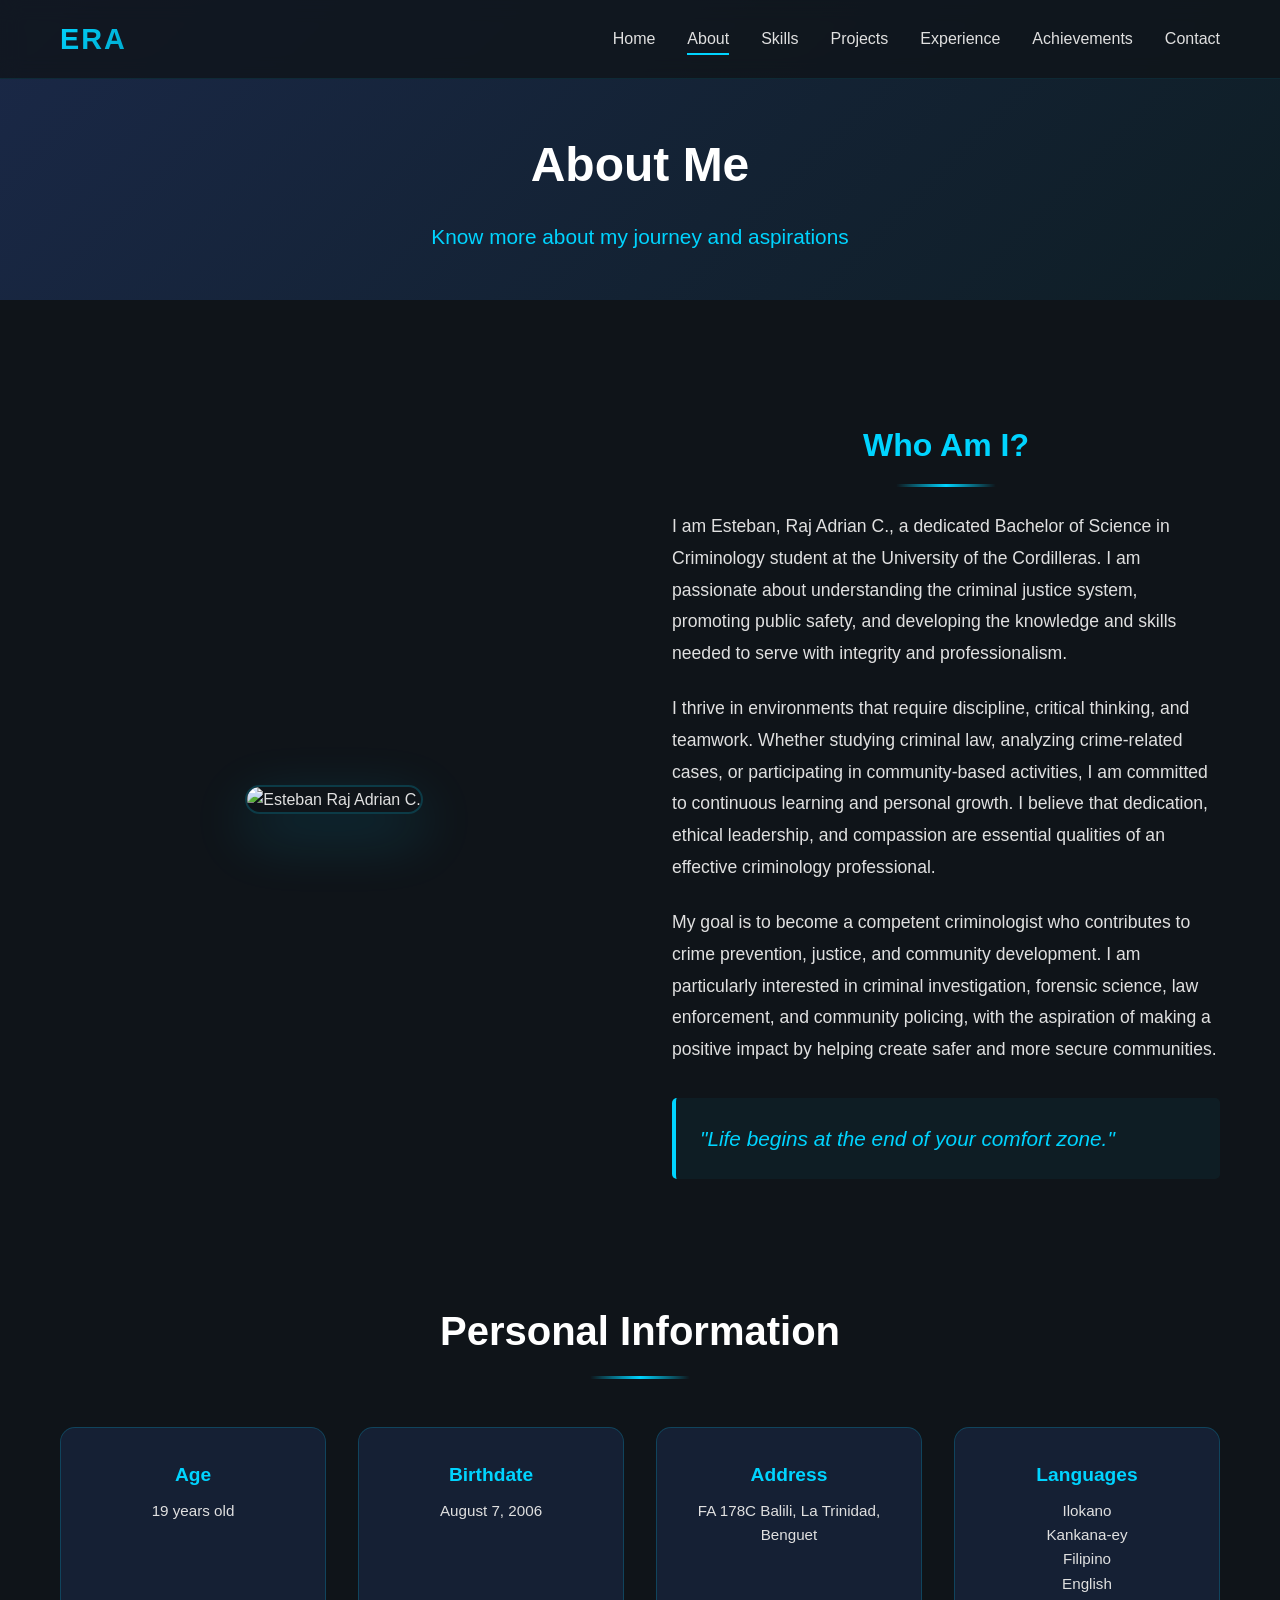
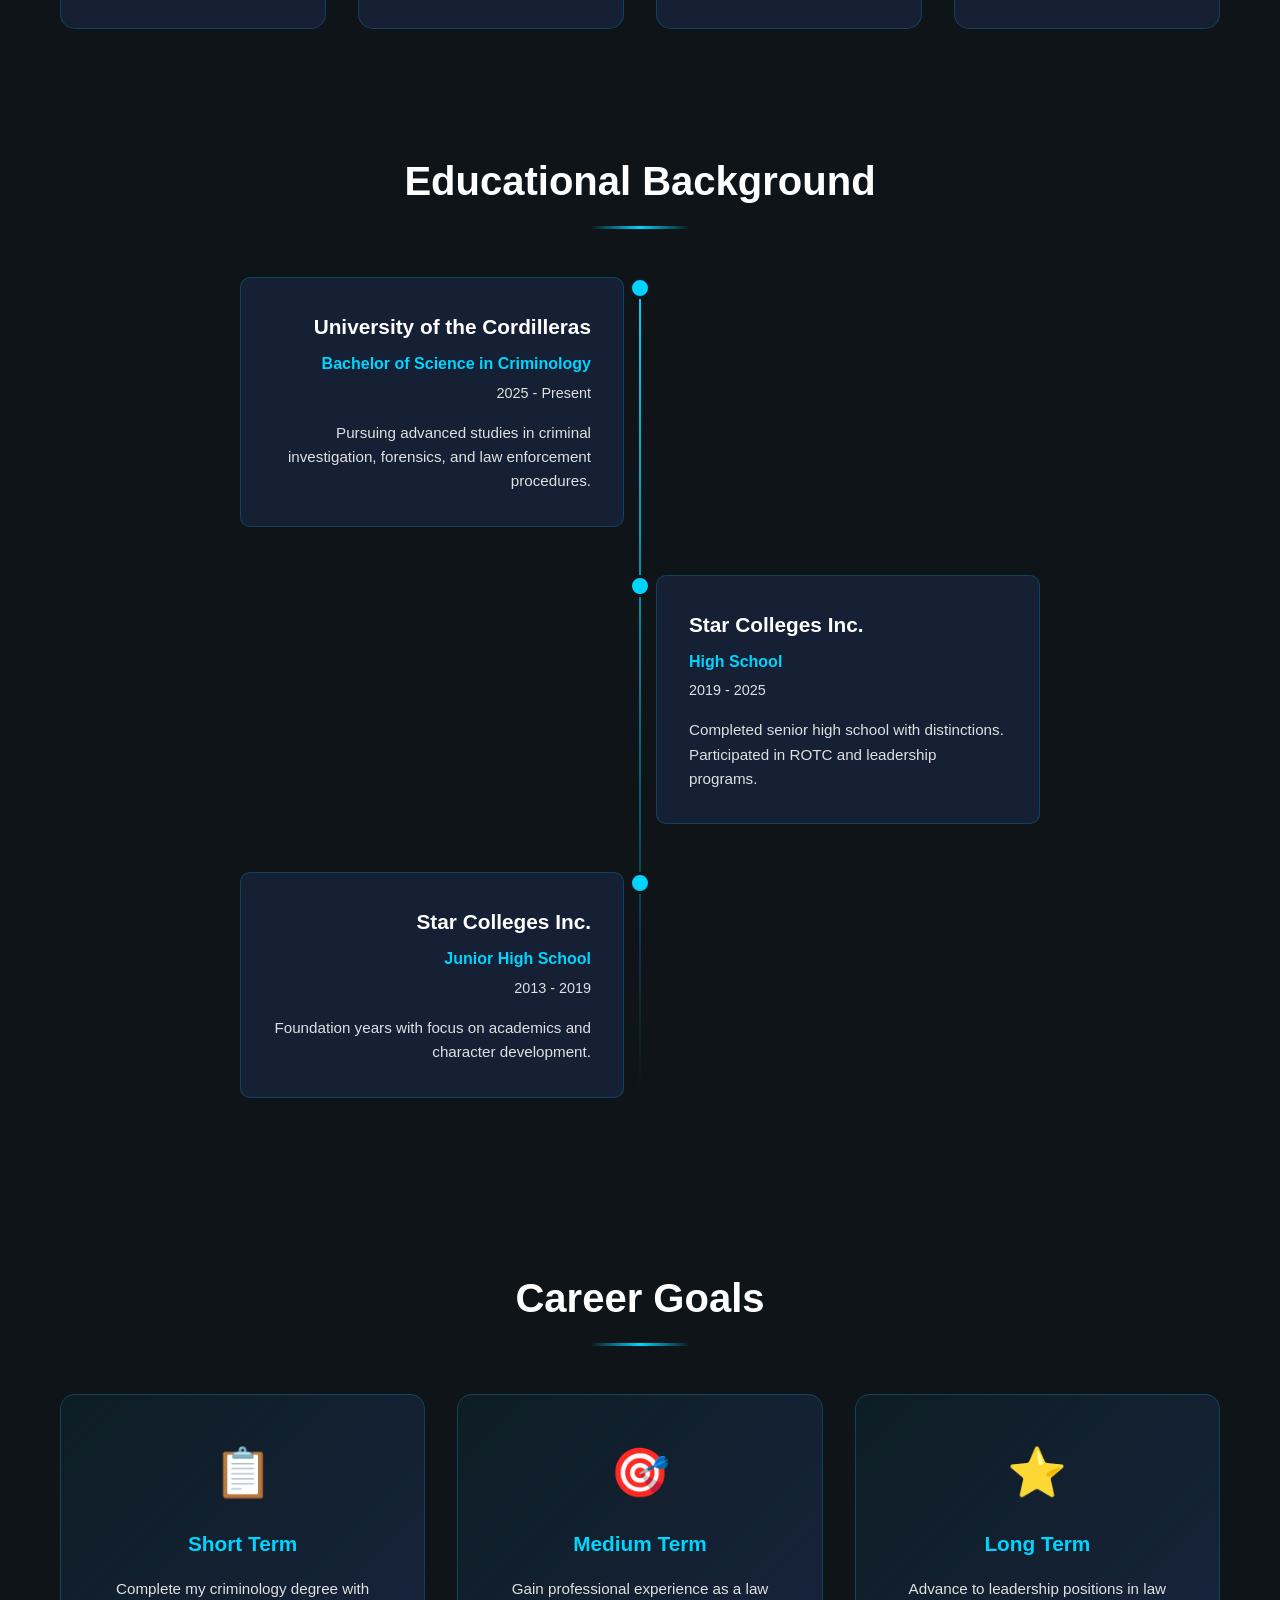
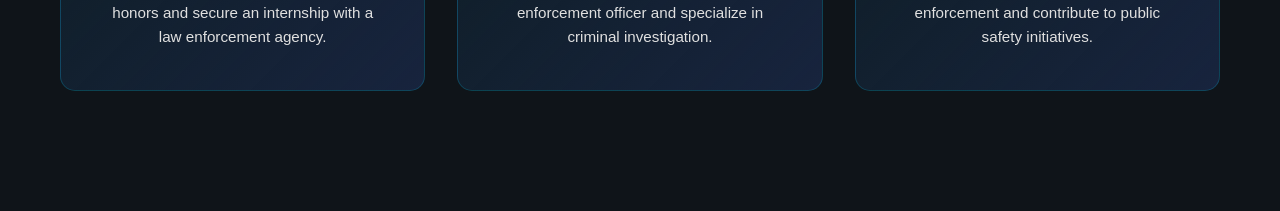
==== commit bf24ddff: "Update about.html" ====
--- a/about.html
+++ b/about.html
@@ -49,11 +49,13 @@
                 <div class="about-info">
                     <h2 class="section-title">Who Am I?</h2>
                     <p class="about-text">
-                        I am Esteban, Raj Adrian C., a dedicated Bachelor of Science in Criminology student at the University of the Cordilleras. With a strong passion for law enforcement and public safety, I am committed to developing expertise in crime investigation, forensics, and criminal analysis.
+                        I am Esteban, Raj Adrian C., a dedicated Bachelor of Science in Criminology student at the University of the Cordilleras. I am passionate about understanding the criminal justice system, promoting public safety, and developing the knowledge and skills needed to serve with integrity and professionalism.
                     </p>
                     <p class="about-text">
-                        My journey has been shaped by diverse experiences in hospitality, customer service, and leadership training. These experiences have equipped me with exceptional communication, problem-solving, and interpersonal skills—all essential for a successful law enforcement career.
+                        I thrive in environments that require discipline, critical thinking, and teamwork. Whether studying criminal law, analyzing crime-related cases, or participating in community-based activities, I am committed to continuous learning and personal growth. I believe that dedication, ethical leadership, and compassion are essential qualities of an effective criminology professional.
                     </p>
+                    <p class="about-text">
+                        My goal is to become a competent criminologist who contributes to crime prevention, justice, and community development. I am particularly interested in criminal investigation, forensic science, law enforcement, and community policing, with the aspiration of making a positive impact by helping create safer and more secure communities.
                     <p class="motto">"Life begins at the end of your comfort zone."</p>
                 </div>
             </div>
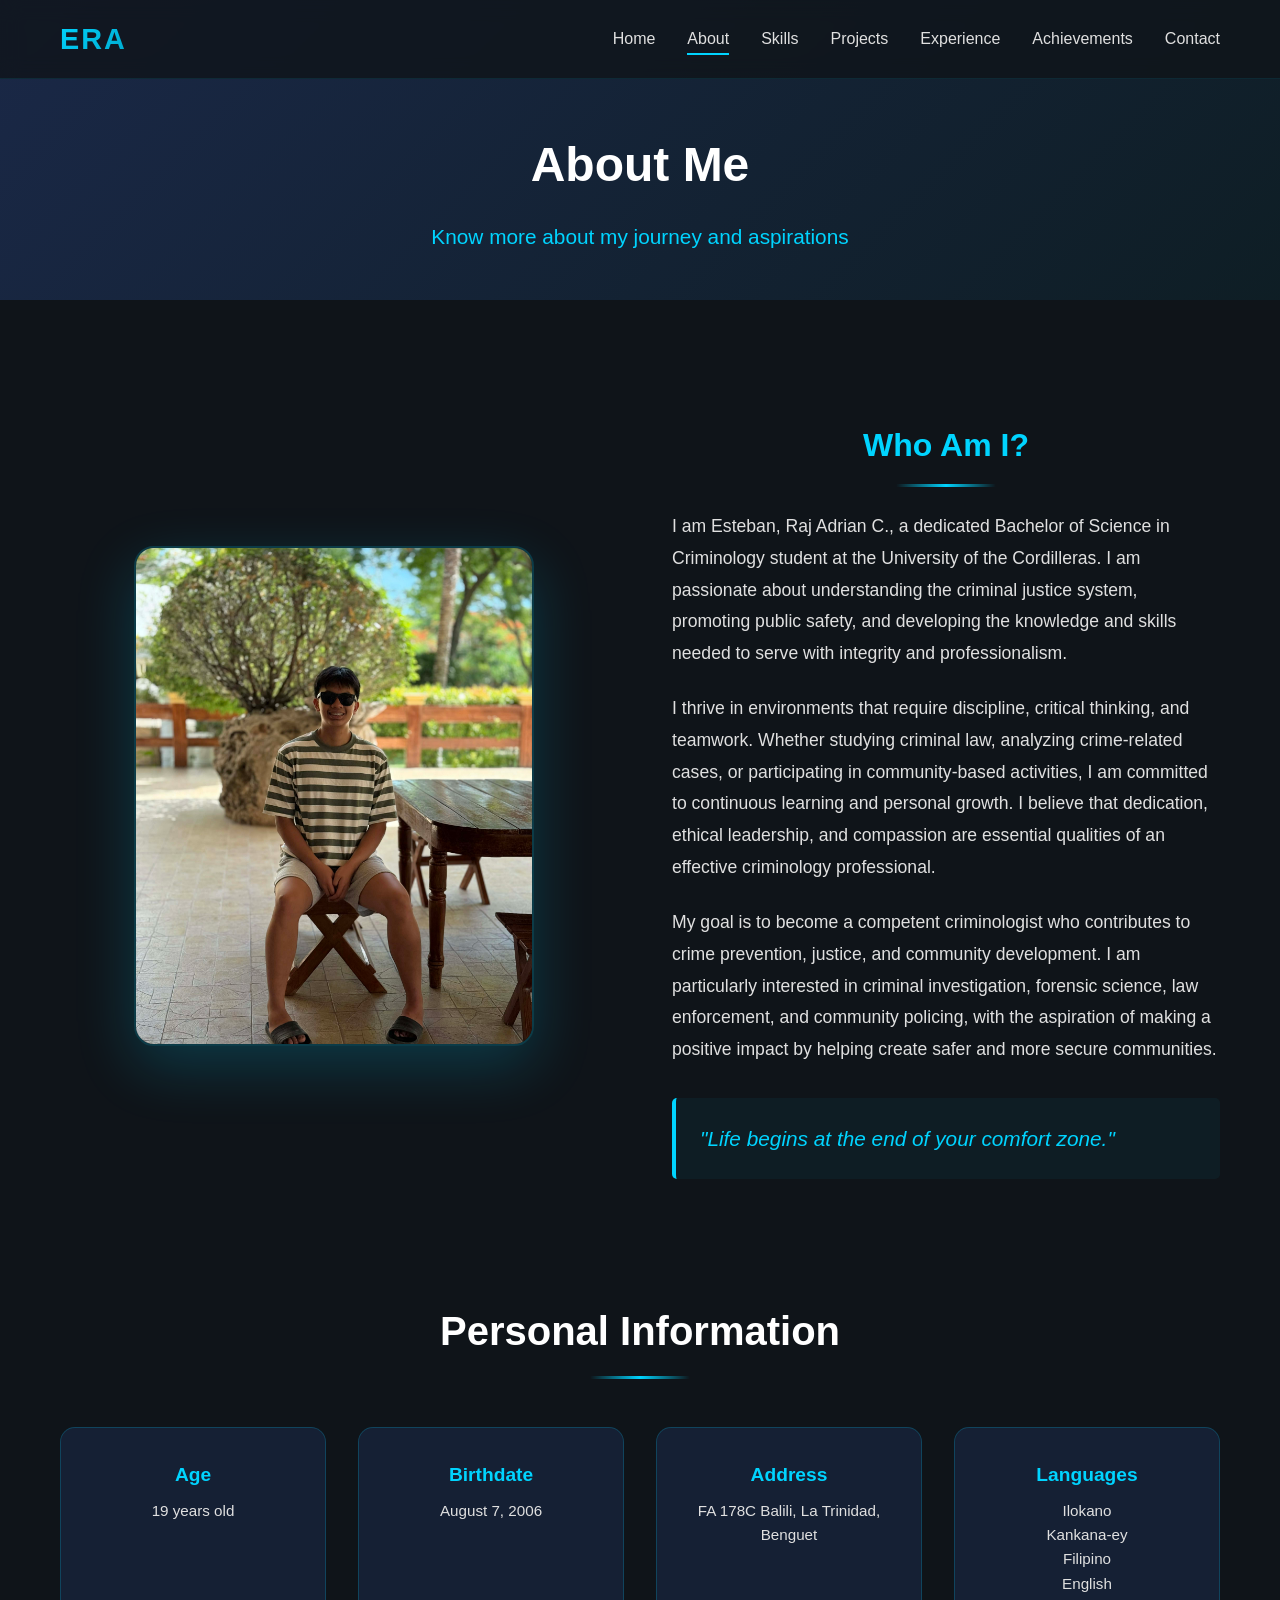
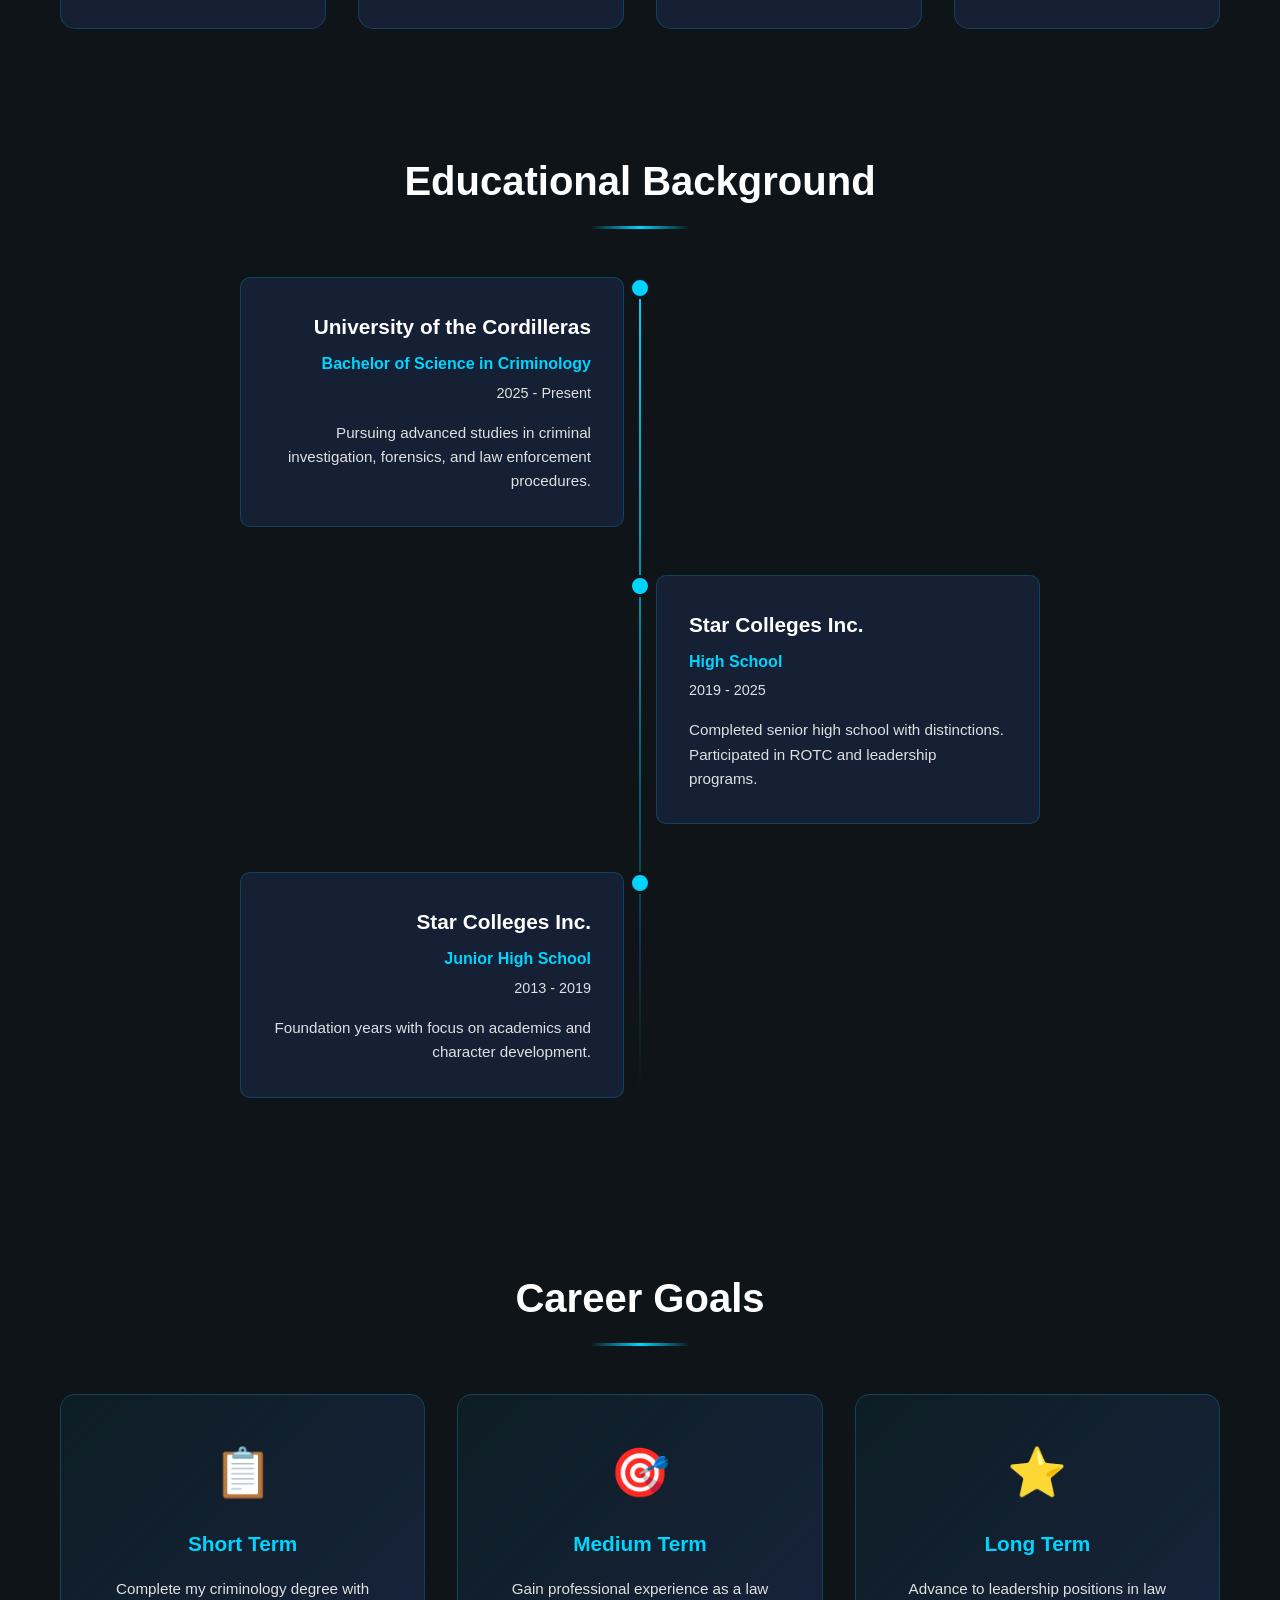
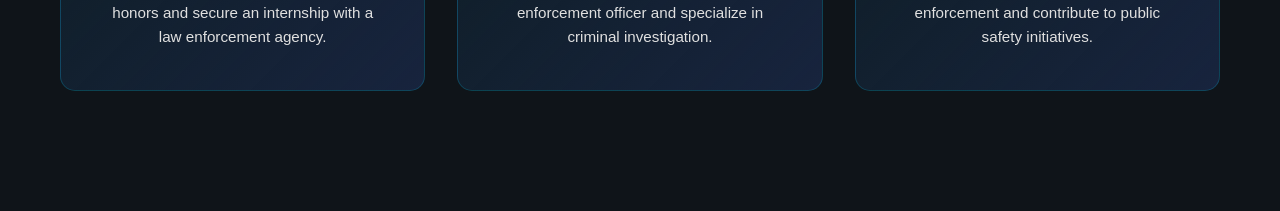
==== commit 4ef82917: "Update about.html" ====
--- a/about.html
+++ b/about.html
@@ -44,7 +44,7 @@
         <section class="about-section fade-in">
             <div class="about-grid">
                 <div class="about-image">
-                    <img src="https://images.unsplash.com/photo-1507003211169-0a1dd7228f2d?w=500&h=500&fit=crop&q=80" alt="Esteban Raj Adrian C." class="about-img" loading="lazy">
+                    <img src="Profile.jpg" alt="Eseban, Raj Adrian C." style="width: 500px; height: 500px; object-fit: cover;" class="about-img"; loading="lazy">
                 </div>
                 <div class="about-info">
                     <h2 class="section-title">Who Am I?</h2>
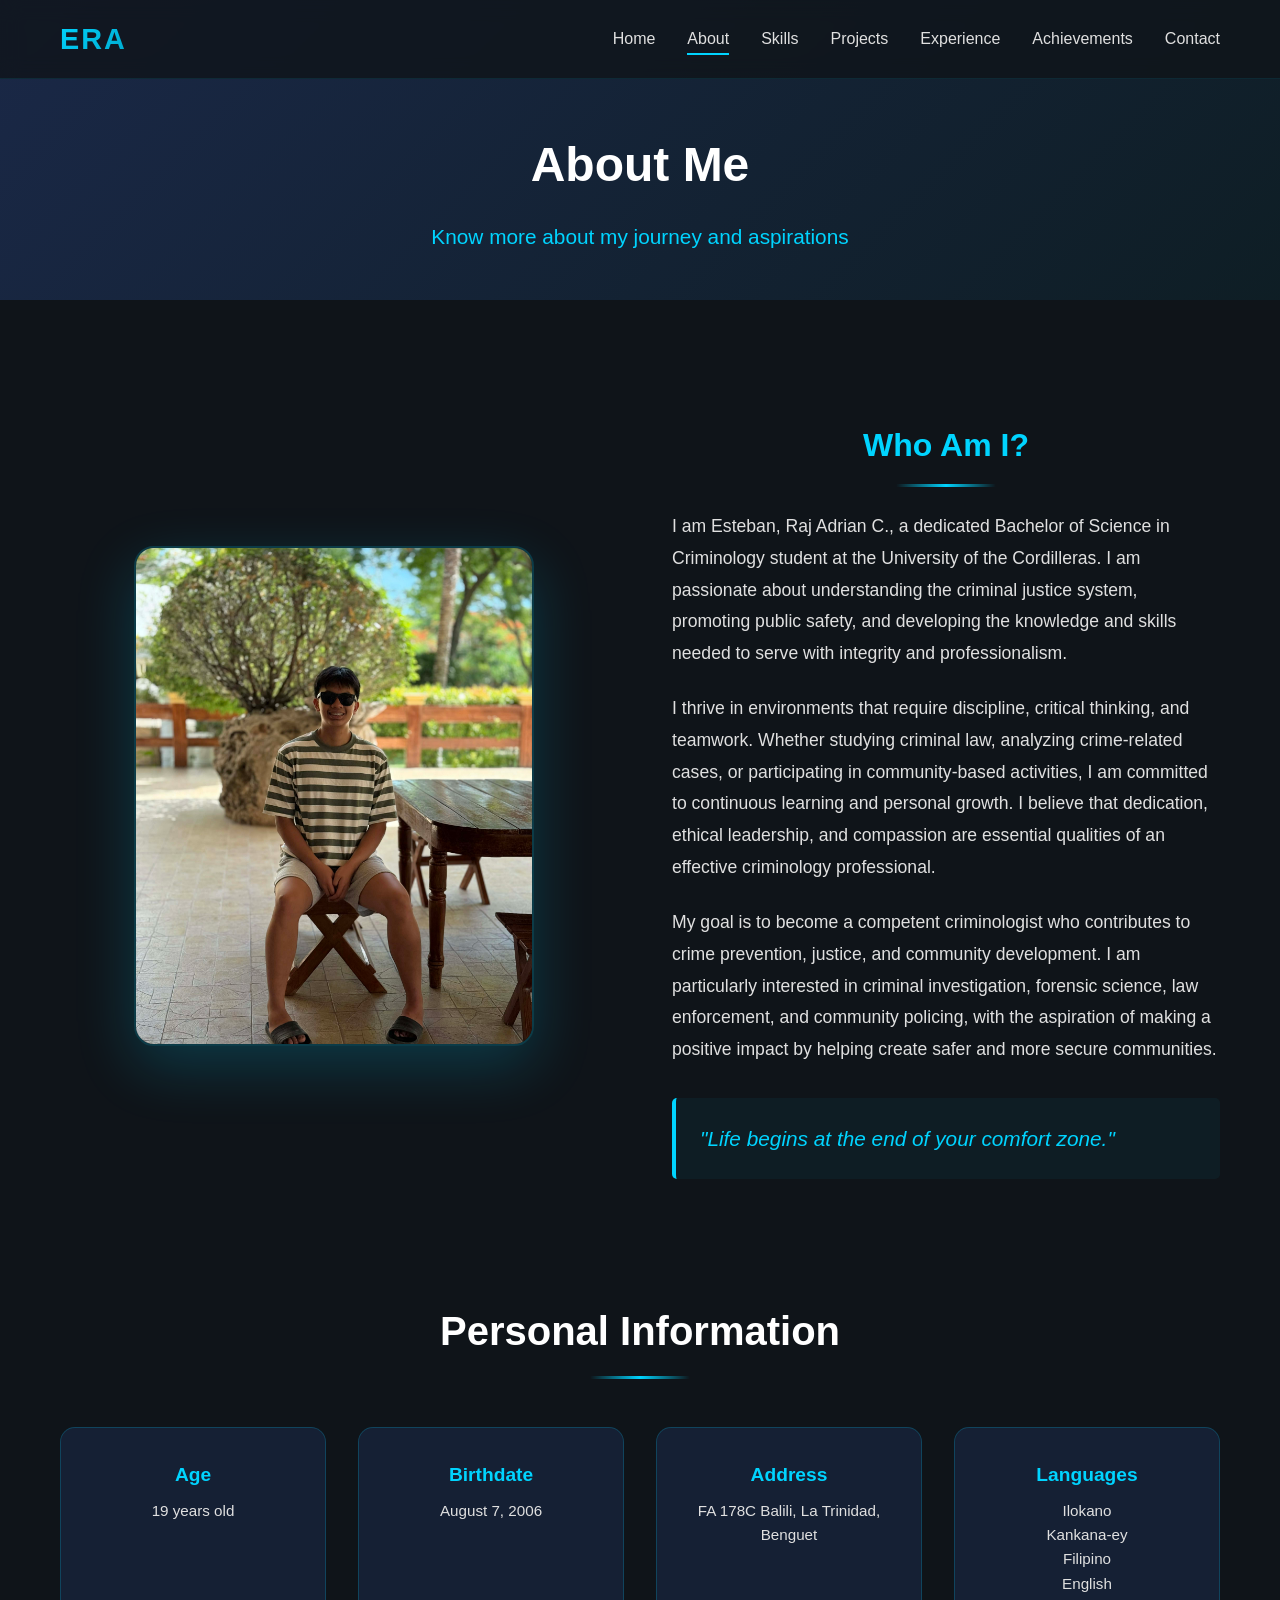
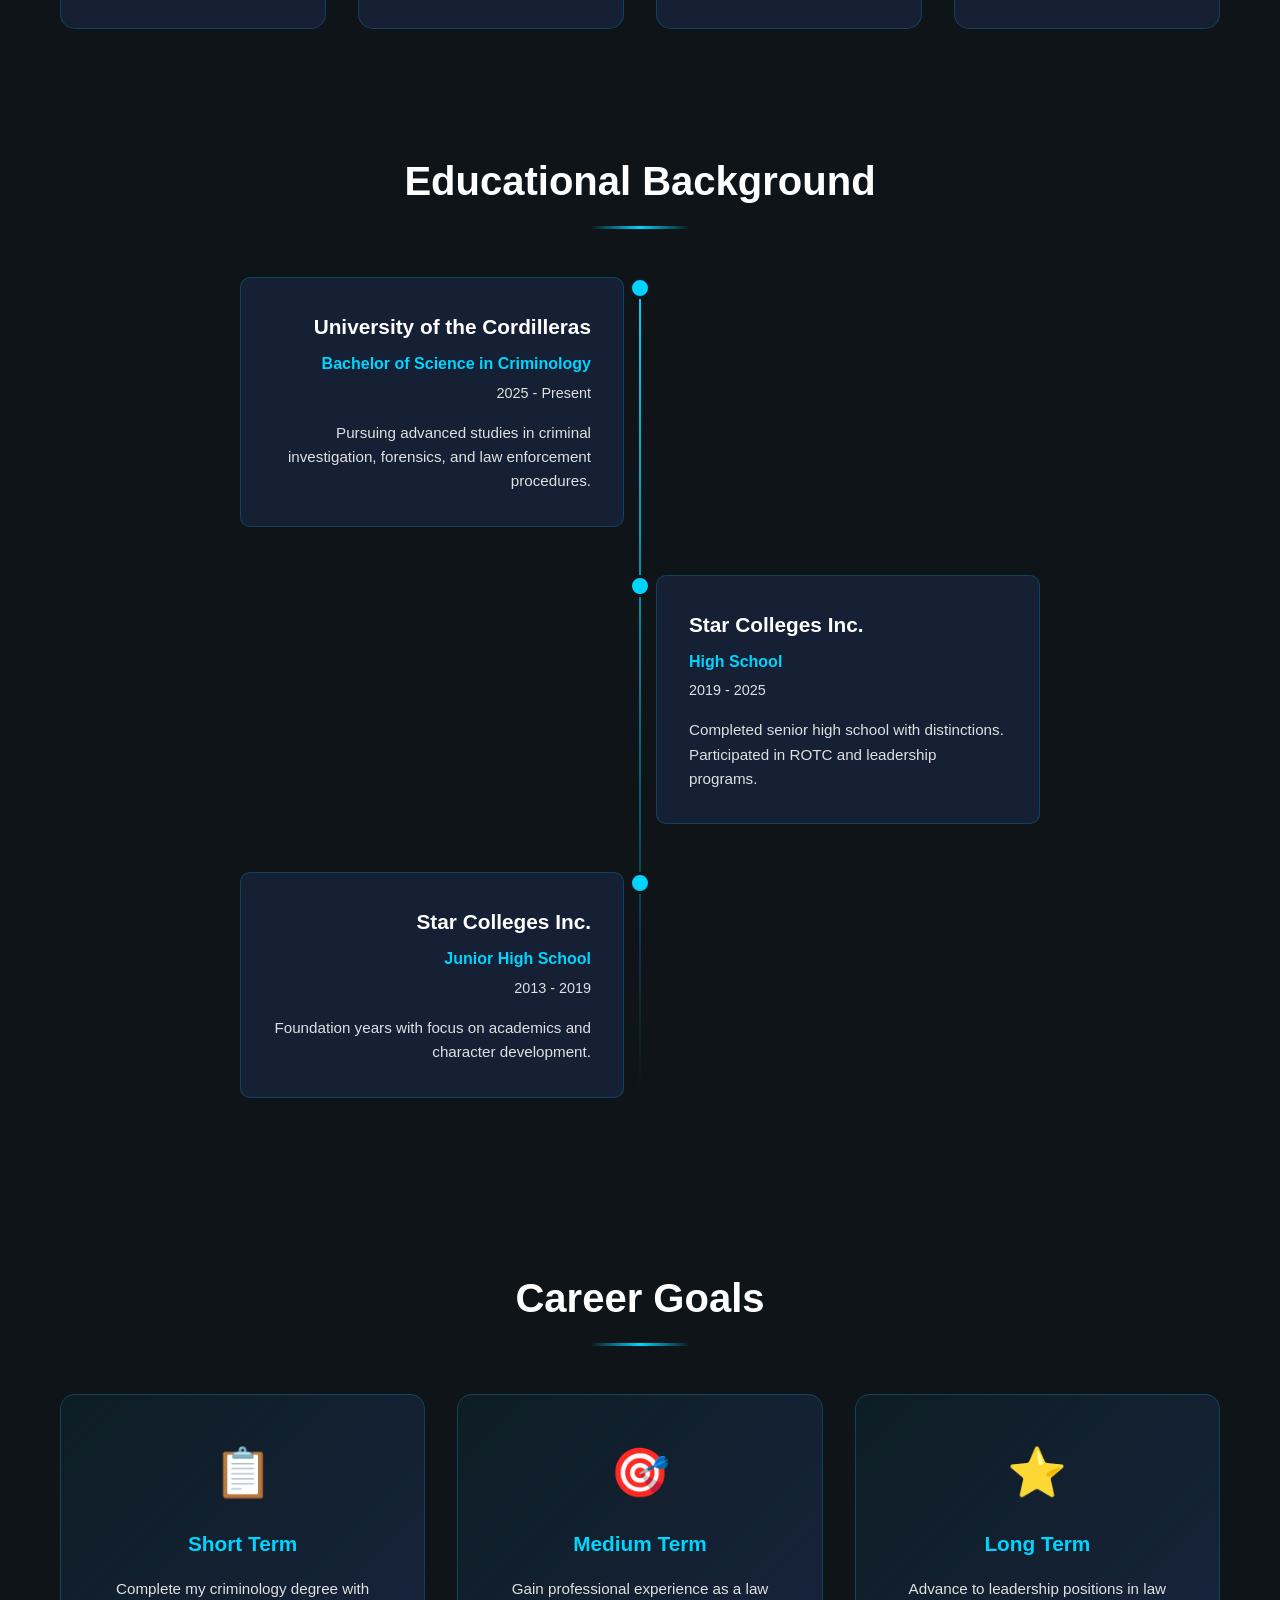
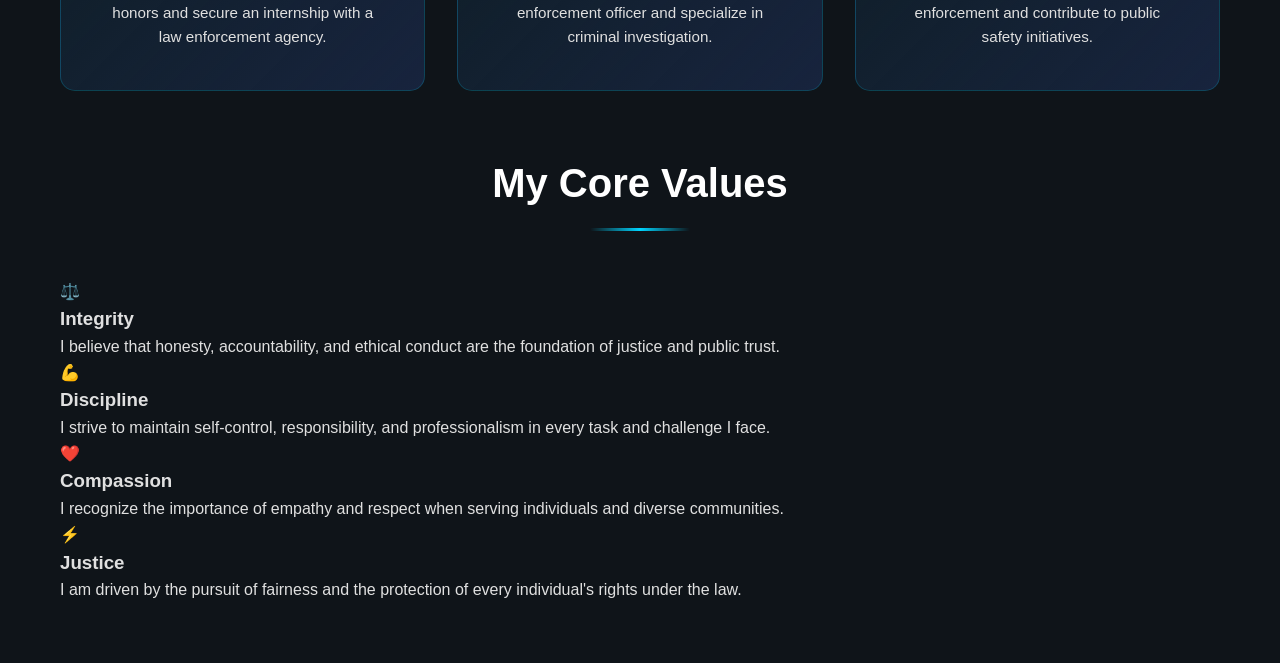
==== commit bd095c91: "Update about.html" ====
--- a/about.html
+++ b/about.html
@@ -139,7 +139,37 @@
                 </div>
             </div>
         </section>
+
+                <!-- Core Values Section -->
+        <section class="values-section fade-in">
+            <h2 class="section-title">My Core Values</h2>
+            <div class="values-grid">
+                <div class="value-card">
+                    <div class="value-icon">⚖️</div>
+                    <h3>Integrity</h3>
+                    <p>I believe that honesty, accountability, and ethical conduct are the foundation of justice and public trust.</p>
+                </div>
+                <div class="value-card">
+                    <div class="value-icon">💪</div>
+                    <h3>Discipline</h3>
+                    <p>I strive to maintain self-control, responsibility, and professionalism in every task and challenge I face.</p>
+                </div>
+                <div class="value-card">
+                    <div class="value-icon">❤️</div>
+                    <h3>Compassion</h3>
+                    <p>I recognize the importance of empathy and respect when serving individuals and diverse communities.</p>
+                </div>
+                <div class="value-card">
+                    <div class="value-icon">⚡</div>
+                    <h3>Justice</h3>
+                    <p>I am driven by the pursuit of fairness and the protection of every individual's rights under the law.</p>
+                </div>
+            </div>
+        </section>
+
     </main>
+
+    
 
     <!-- Back to Top Button -->
     <button class="back-to-top" id="backToTop">↑</button>
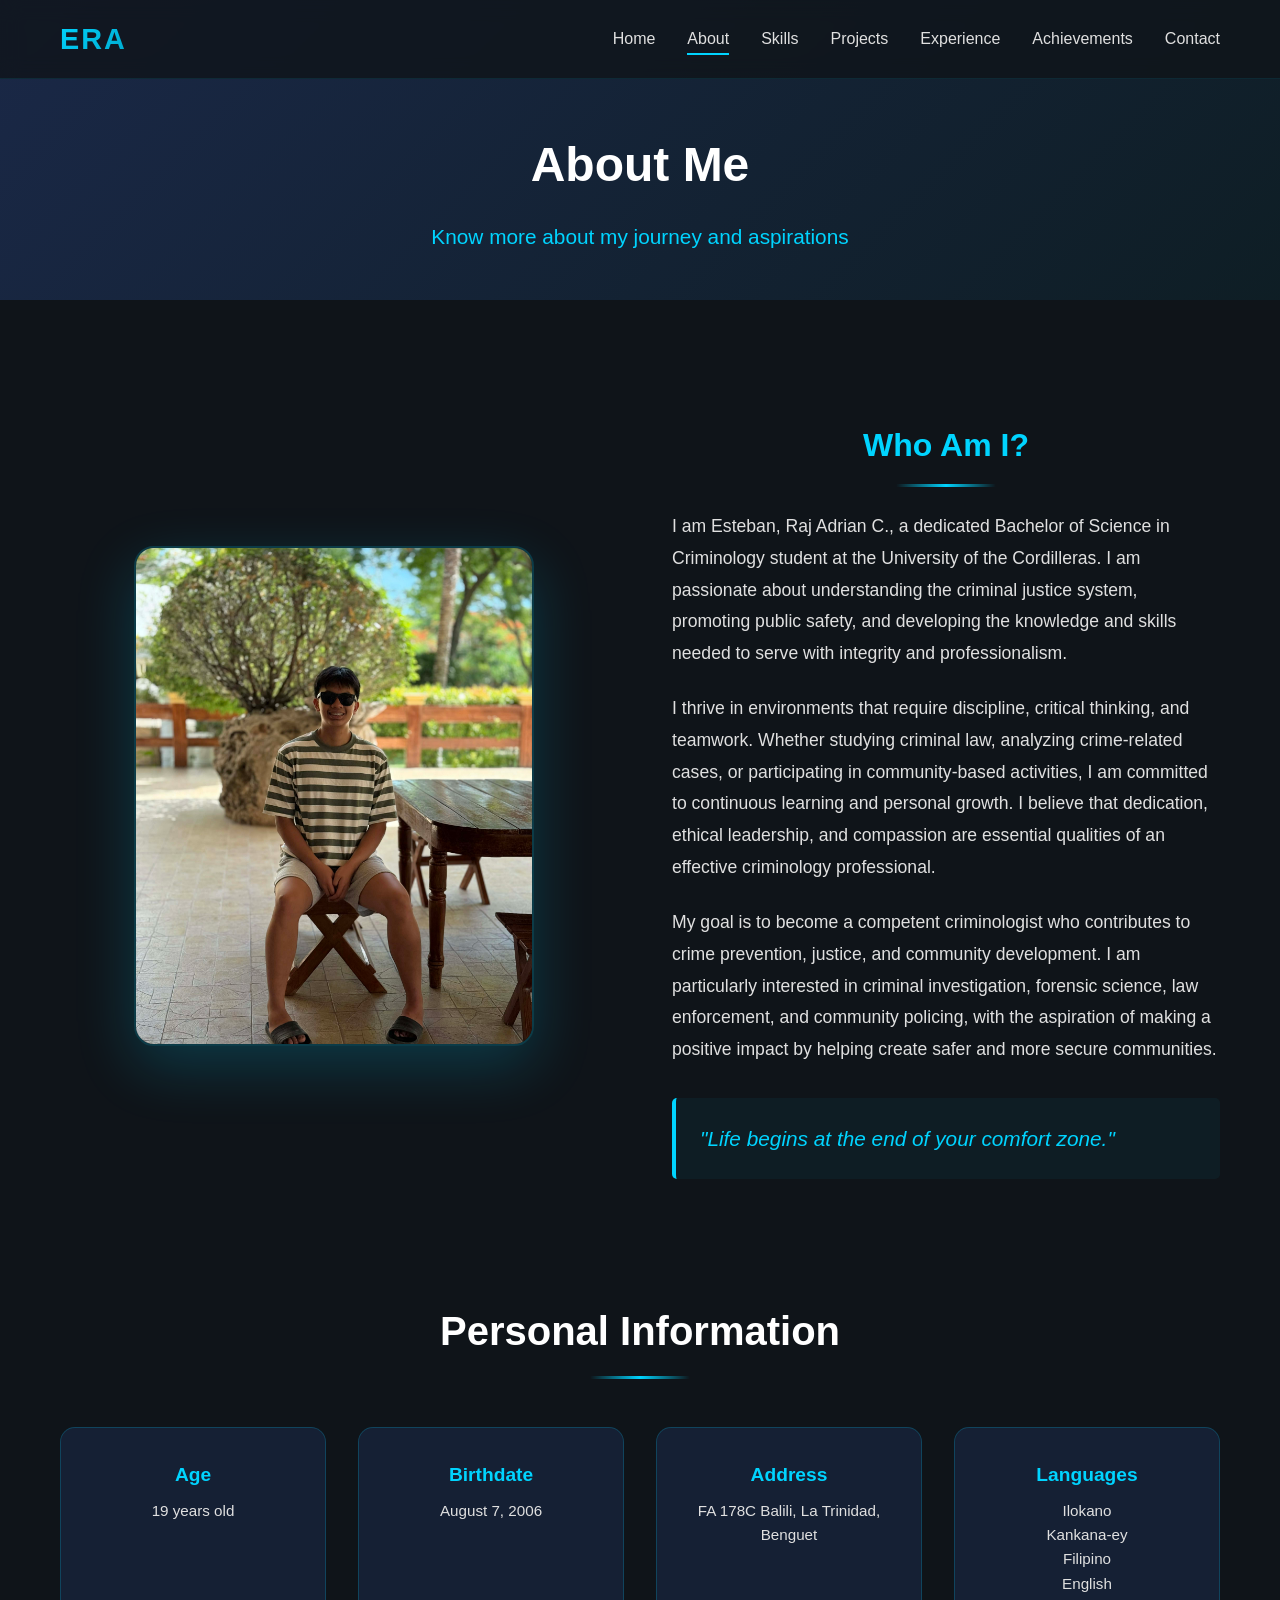
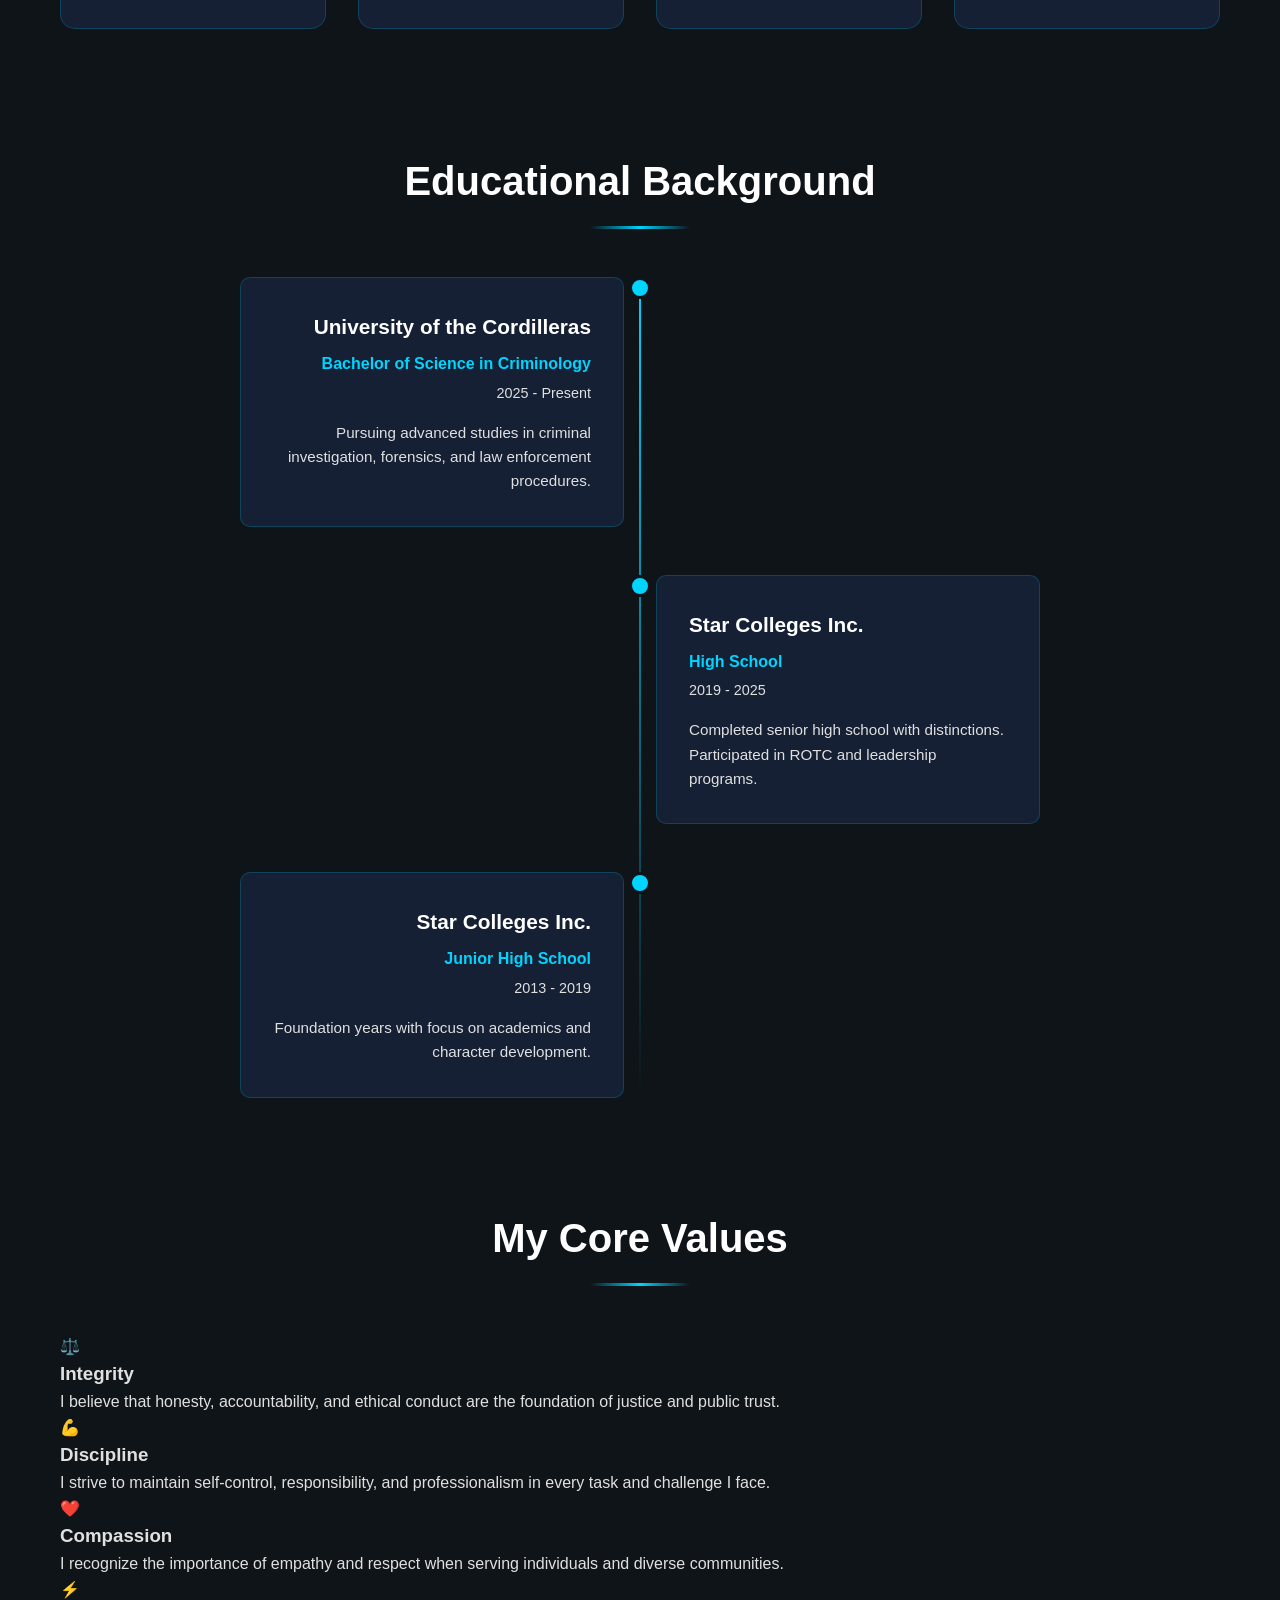
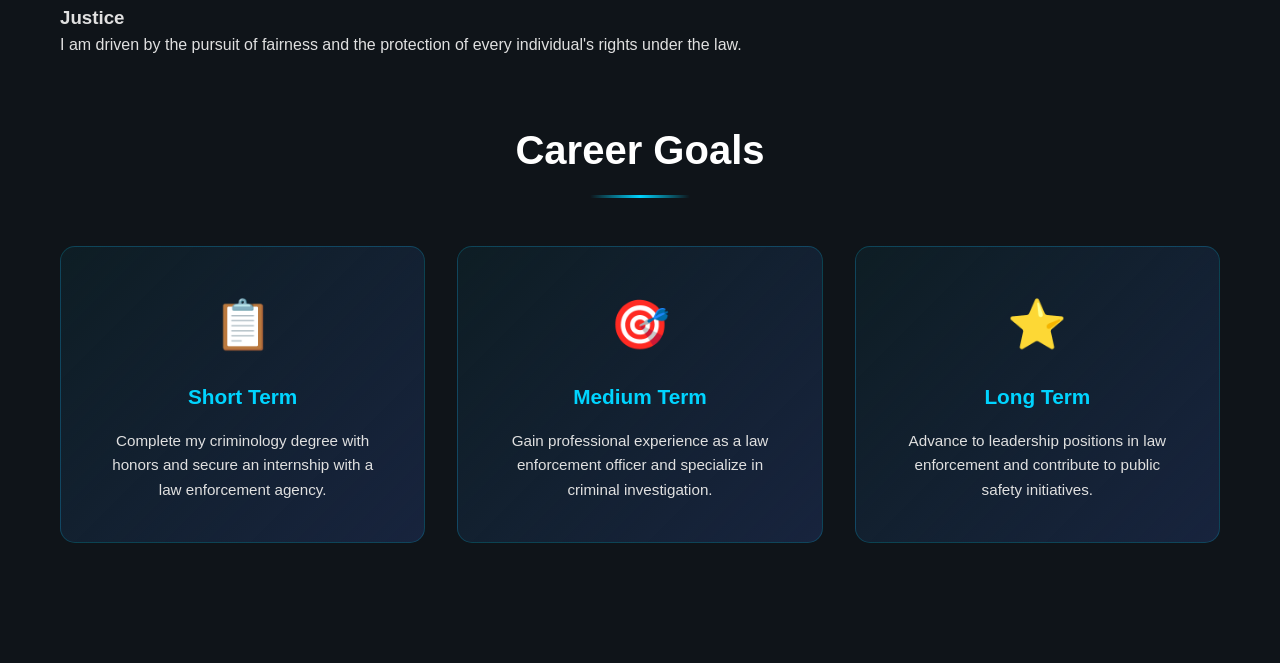
==== commit a7ee1fbf: "Update about.html" ====
--- a/about.html
+++ b/about.html
@@ -118,29 +118,7 @@
             </div>
         </section>
 
-        <!-- Career Goals -->
-        <section class="career-goals-section fade-in">
-            <h2 class="section-title">Career Goals</h2>
-            <div class="goals-grid">
-                <div class="goal-card">
-                    <div class="goal-icon">📋</div>
-                    <h3>Short Term</h3>
-                    <p>Complete my criminology degree with honors and secure an internship with a law enforcement agency.</p>
-                </div>
-                <div class="goal-card">
-                    <div class="goal-icon">🎯</div>
-                    <h3>Medium Term</h3>
-                    <p>Gain professional experience as a law enforcement officer and specialize in criminal investigation.</p>
-                </div>
-                <div class="goal-card">
-                    <div class="goal-icon">⭐</div>
-                    <h3>Long Term</h3>
-                    <p>Advance to leadership positions in law enforcement and contribute to public safety initiatives.</p>
-                </div>
-            </div>
-        </section>
-
-                <!-- Core Values Section -->
+        <!-- Core Values Section -->
         <section class="values-section fade-in">
             <h2 class="section-title">My Core Values</h2>
             <div class="values-grid">
@@ -166,6 +144,28 @@
                 </div>
             </div>
         </section>
+        
+        <!-- Career Goals -->
+        <section class="career-goals-section fade-in">
+            <h2 class="section-title">Career Goals</h2>
+            <div class="goals-grid">
+                <div class="goal-card">
+                    <div class="goal-icon">📋</div>
+                    <h3>Short Term</h3>
+                    <p>Complete my criminology degree with honors and secure an internship with a law enforcement agency.</p>
+                </div>
+                <div class="goal-card">
+                    <div class="goal-icon">🎯</div>
+                    <h3>Medium Term</h3>
+                    <p>Gain professional experience as a law enforcement officer and specialize in criminal investigation.</p>
+                </div>
+                <div class="goal-card">
+                    <div class="goal-icon">⭐</div>
+                    <h3>Long Term</h3>
+                    <p>Advance to leadership positions in law enforcement and contribute to public safety initiatives.</p>
+                </div>
+            </div>
+        </section>
 
     </main>
 
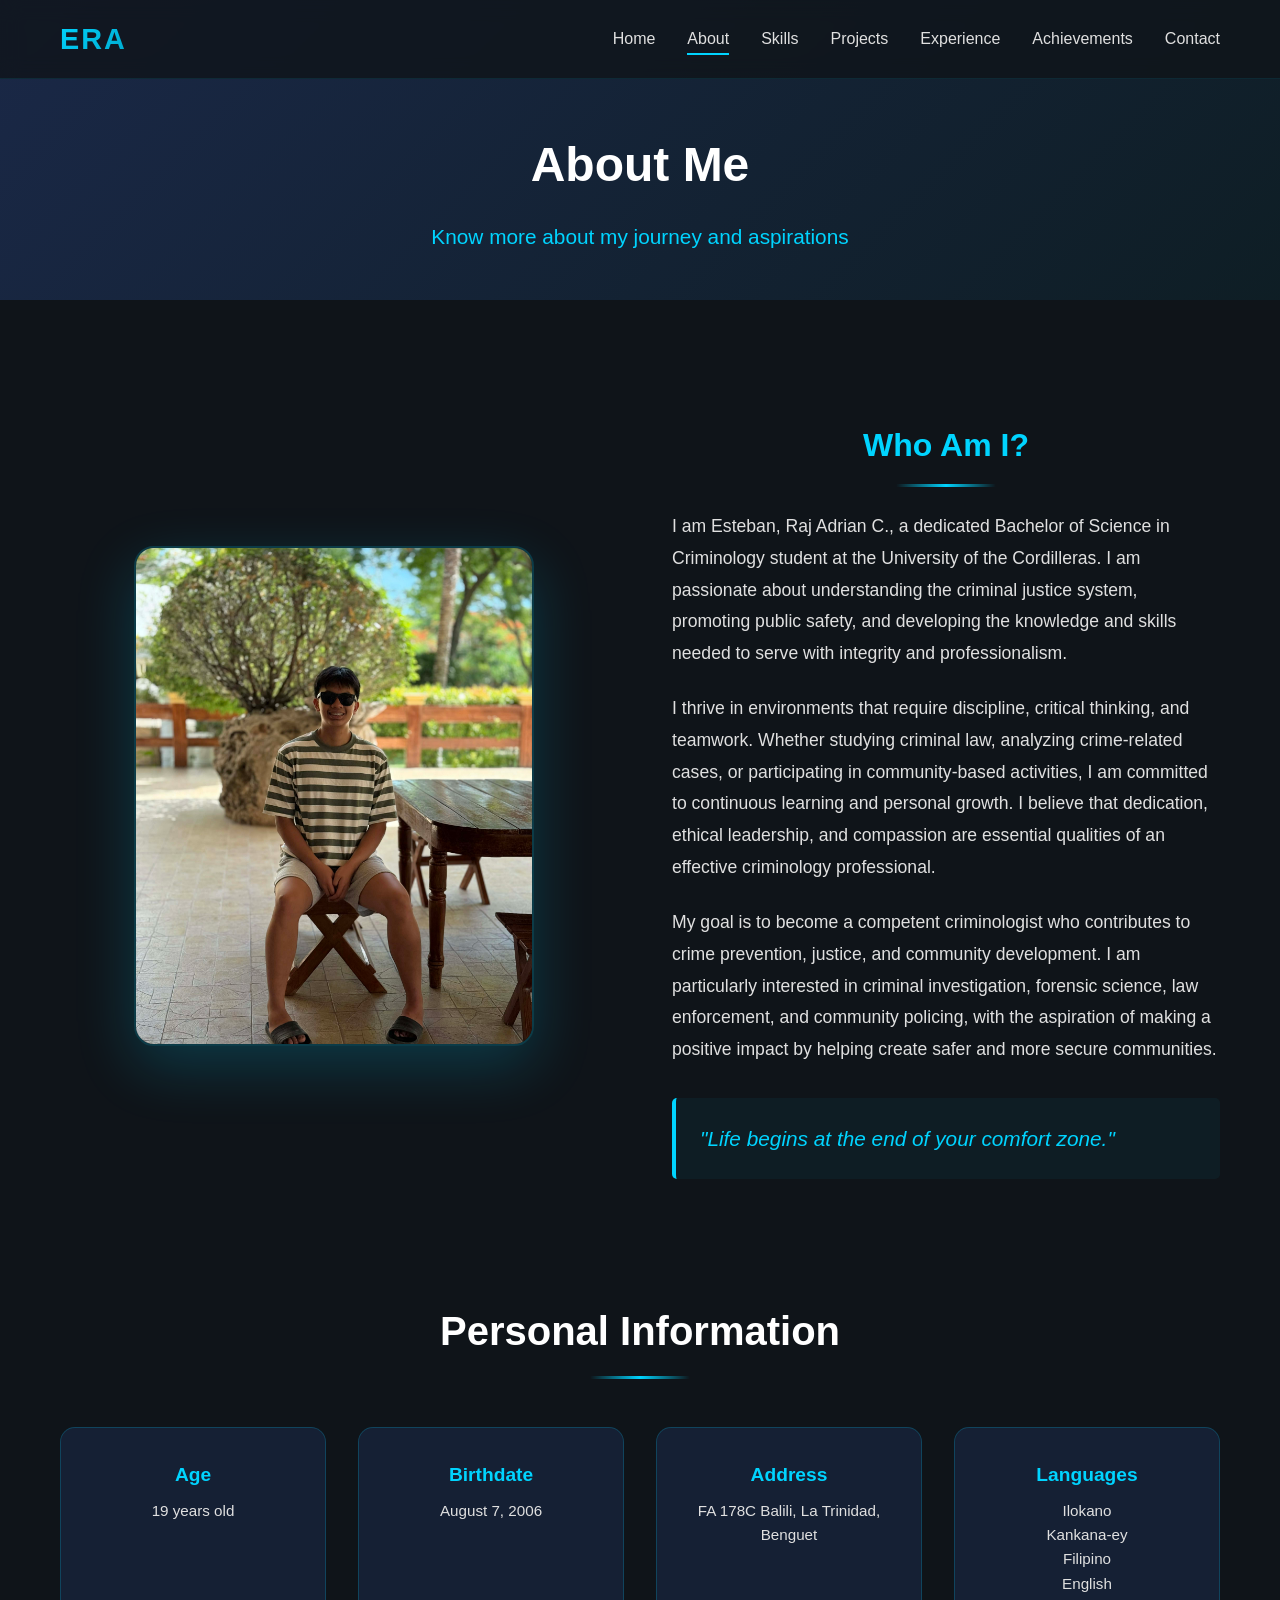
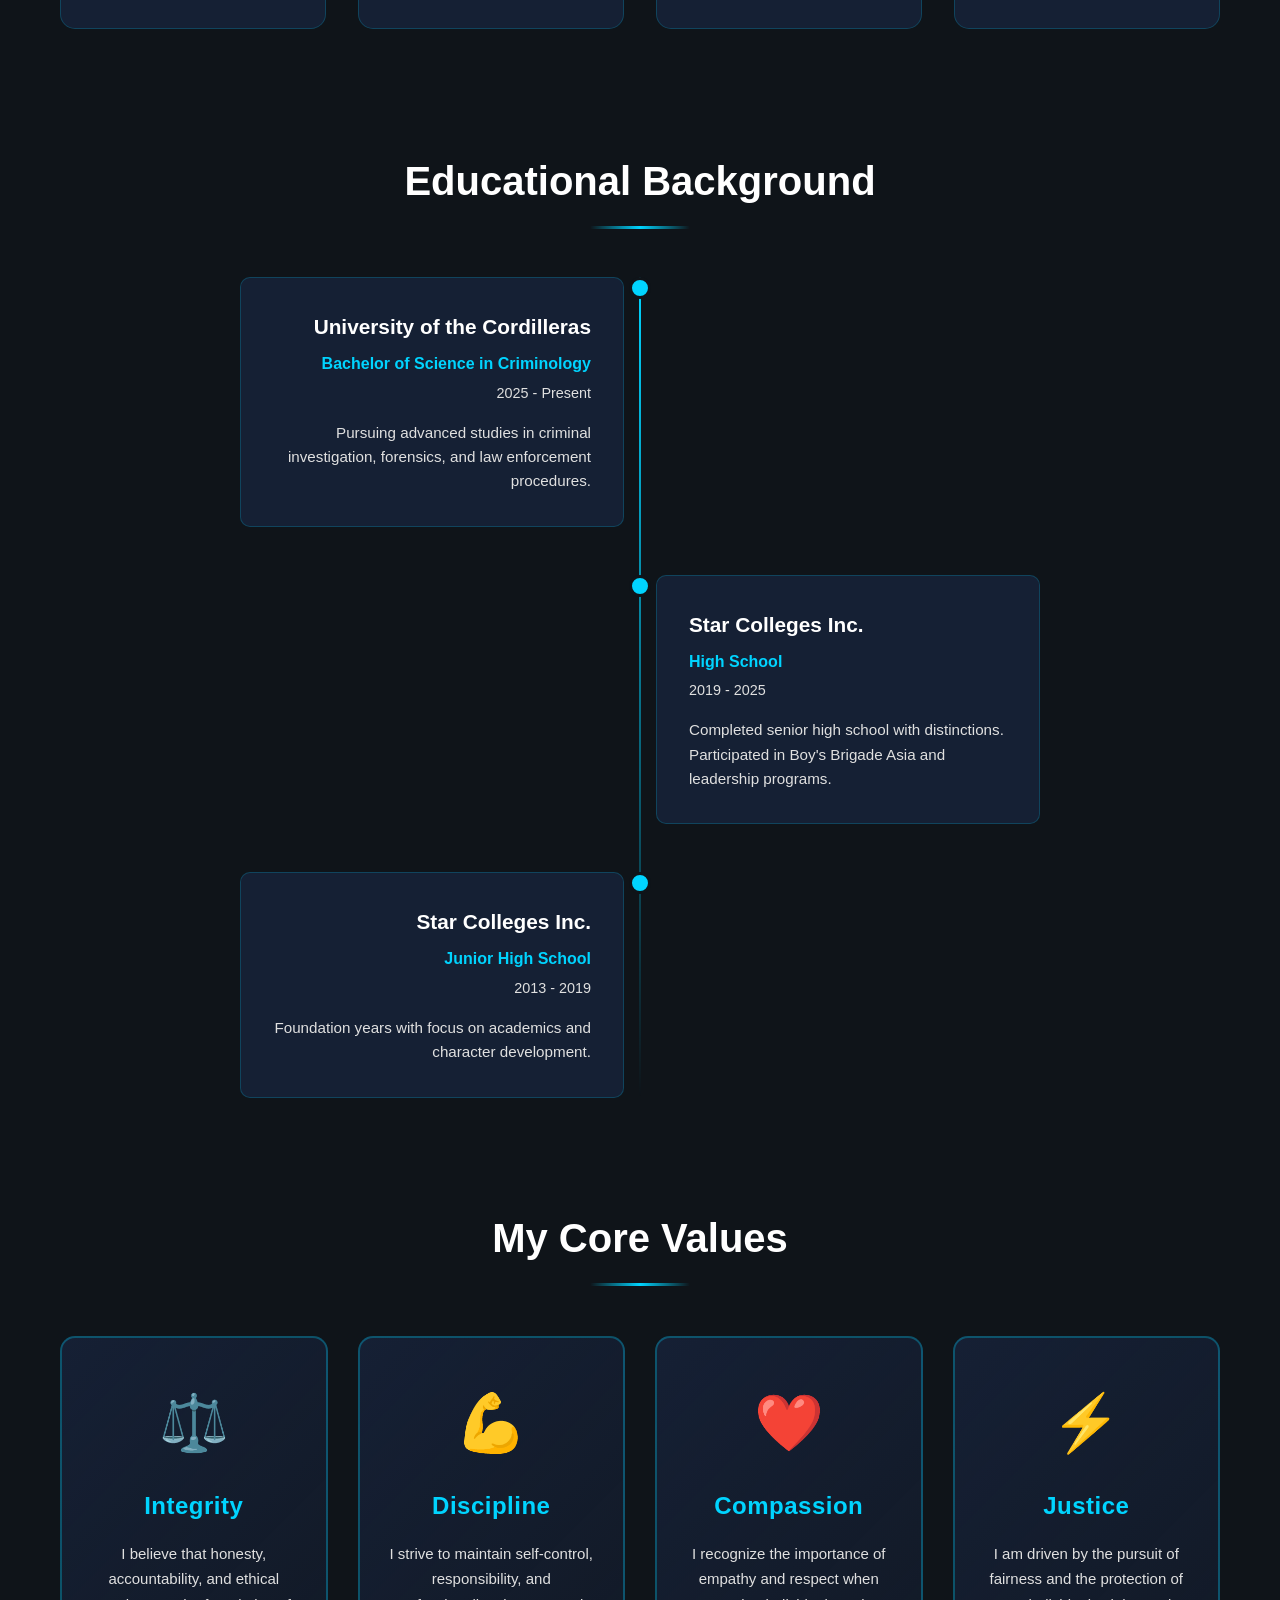
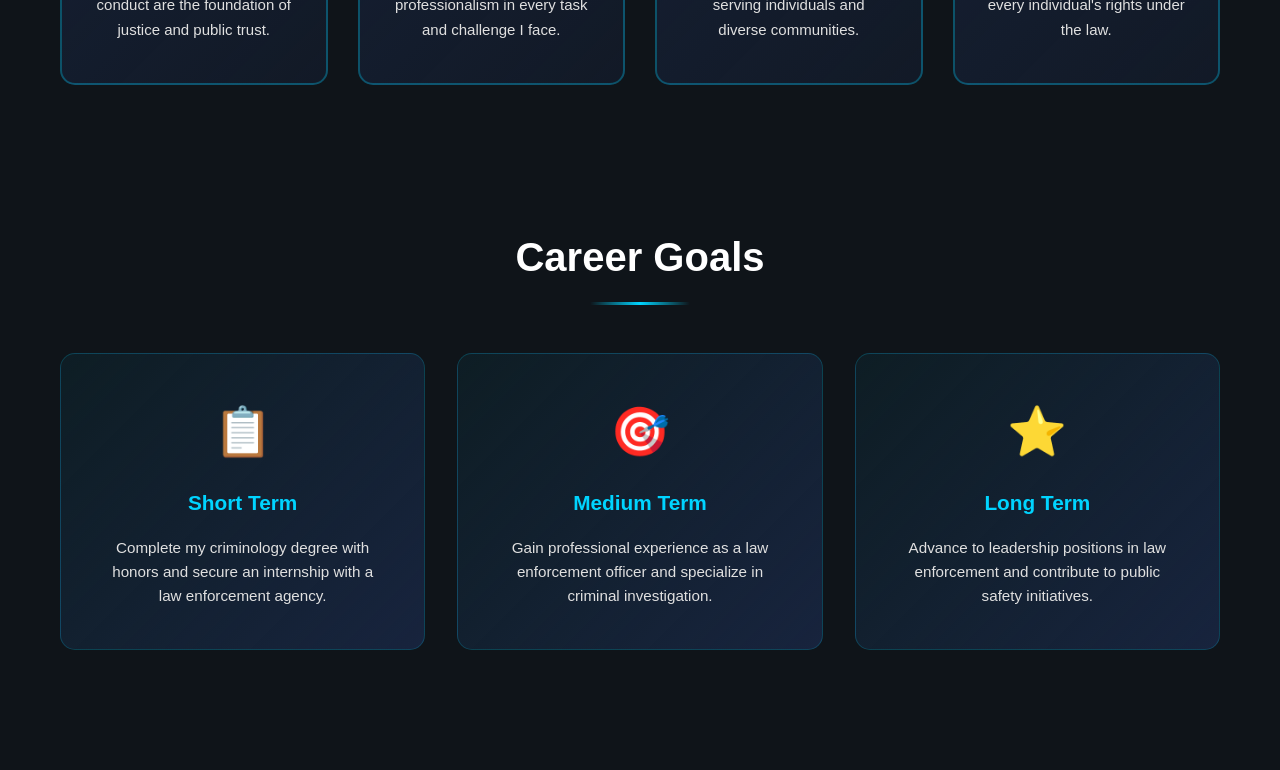
==== commit 7ab82028: "Update about.html" ====
--- a/about.html
+++ b/about.html
@@ -104,7 +104,7 @@
                         <h3>Star Colleges Inc.</h3>
                         <p class="timeline-degree">High School</p>
                         <p class="timeline-date">2019 - 2025</p>
-                        <p class="timeline-description">Completed senior high school with distinctions. Participated in ROTC and leadership programs.</p>
+                        <p class="timeline-description">Completed senior high school with distinctions. Participated in Boy's Brigade Asia and leadership programs.</p>
                     </div>
                 </div>
                 <div class="timeline-item">
--- a/style.css
+++ b/style.css
@@ -699,6 +699,111 @@
     line-height: 1.6;
 }
 
+/* ===== VALUES SECTION ===== */
+.values-section {
+    margin-bottom: 80px;
+    text-align: center;
+}
+
+.values-grid {
+    display: grid;
+    grid-template-columns: repeat(auto-fit, minmax(250px, 1fr));
+    gap: 30px;
+    margin-top: 50px;
+    perspective: 1000px;
+}
+
+.value-card {
+    background: linear-gradient(135deg, rgba(26, 40, 71, 0.6) 0%, rgba(26, 40, 71, 0.3) 100%);
+    padding: 40px 30px;
+    border-radius: 15px;
+    border: 2px solid rgba(0, 212, 255, 0.3);
+    transition: var(--transition);
+    cursor: pointer;
+    position: relative;
+    overflow: hidden;
+    display: flex;
+    flex-direction: column;
+    align-items: center;
+    justify-content: center;
+    min-height: 320px;
+    backdrop-filter: blur(10px);
+}
+
+.value-card::before {
+    content: '';
+    position: absolute;
+    top: 0;
+    left: 0;
+    right: 0;
+    bottom: 0;
+    background: linear-gradient(135deg, rgba(0, 212, 255, 0.1) 0%, transparent 100%);
+    opacity: 0;
+    transition: opacity var(--transition);
+    z-index: 0;
+}
+
+.value-card:hover {
+    background: linear-gradient(135deg, rgba(26, 40, 71, 0.9) 0%, rgba(26, 40, 71, 0.6) 100%);
+    border-color: var(--accent);
+    box-shadow: var(--shadow-lg), 0 0 30px rgba(0, 212, 255, 0.25);
+    transform: translateY(-8px) rotateX(5deg);
+}
+
+.value-card:hover::before {
+    opacity: 1;
+}
+
+.value-icon {
+    font-size: 56px;
+    margin-bottom: 20px;
+    display: block;
+    transition: var(--transition);
+    animation: float 3s ease-in-out infinite;
+    z-index: 1;
+}
+
+.value-card:hover .value-icon {
+    font-size: 64px;
+    animation: bounce 0.6s ease-in-out;
+}
+
+.value-card h3 {
+    font-size: 24px;
+    color: var(--accent);
+    margin-bottom: 15px;
+    z-index: 1;
+    font-weight: 700;
+    letter-spacing: 0.5px;
+}
+
+.value-card p {
+    color: var(--gray);
+    line-height: 1.7;
+    z-index: 1;
+    font-size: 15px;
+}
+
+/* Enhanced Value Card Animations */
+@keyframes float {
+    0%, 100% {
+        transform: translateY(0px);
+    }
+    50% {
+        transform: translateY(-10px);
+    }
+}
+
+@keyframes bounce {
+    0%, 100% {
+        transform: scale(1);
+    }
+    50% {
+        transform: scale(1.15);
+    }
+}
+
+
 /* ===== GOALS SECTION ===== */
 .career-goals-section {
     padding: 60px 0;
@@ -1884,4 +1989,4 @@
         margin: 50% auto;
         padding: 1.5rem;
     }
-}+}
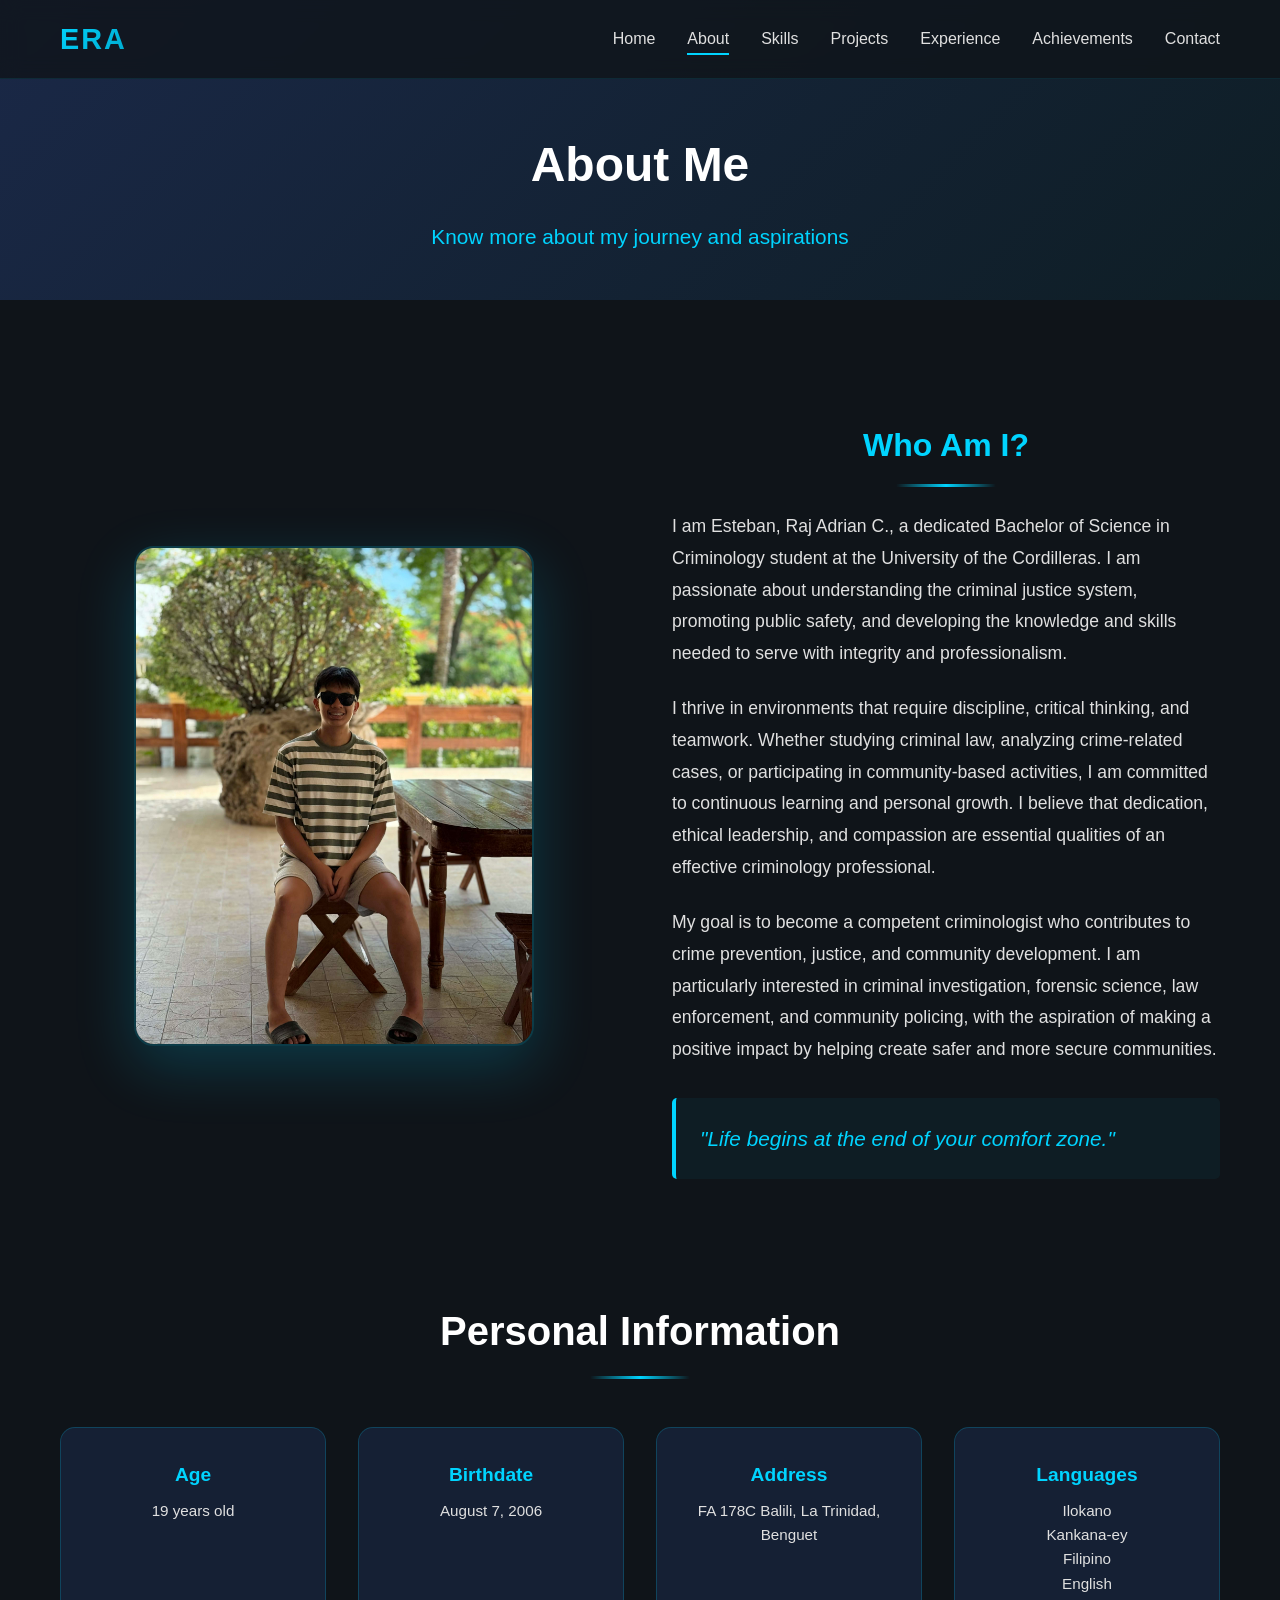
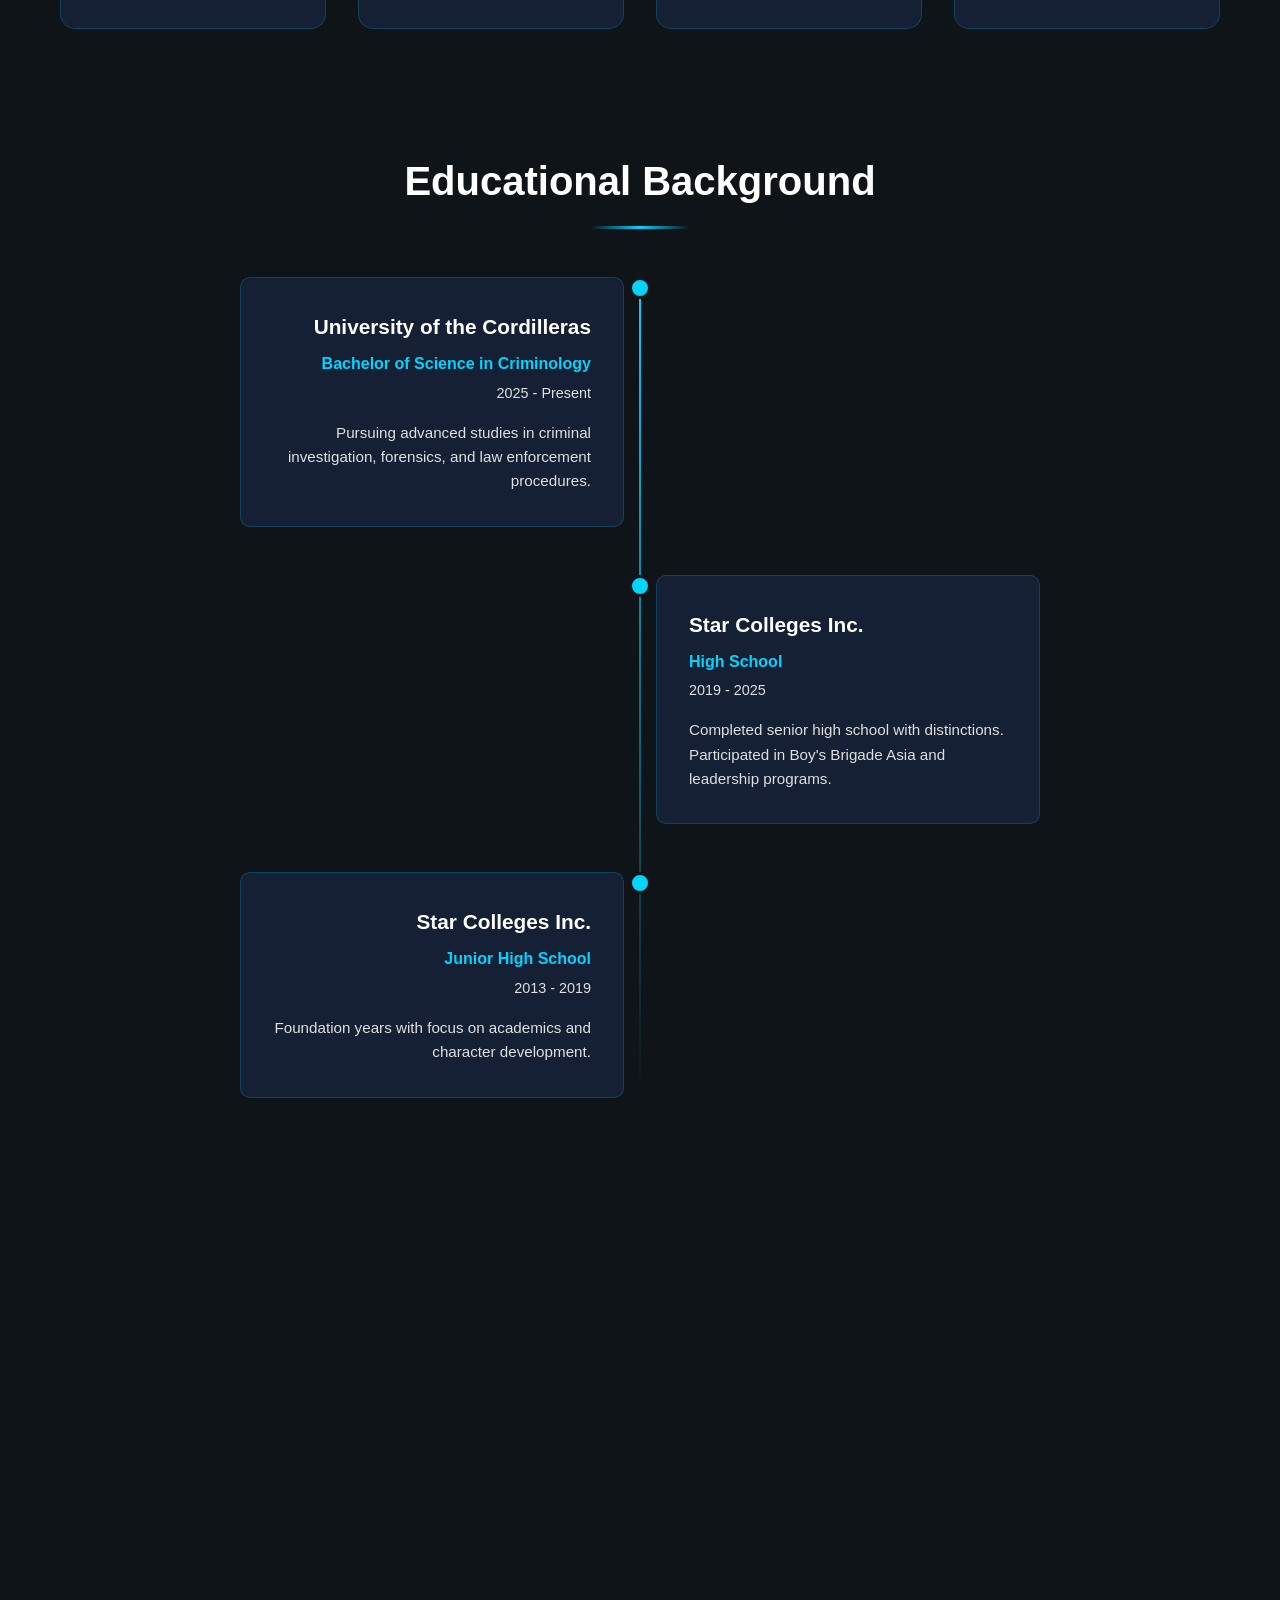
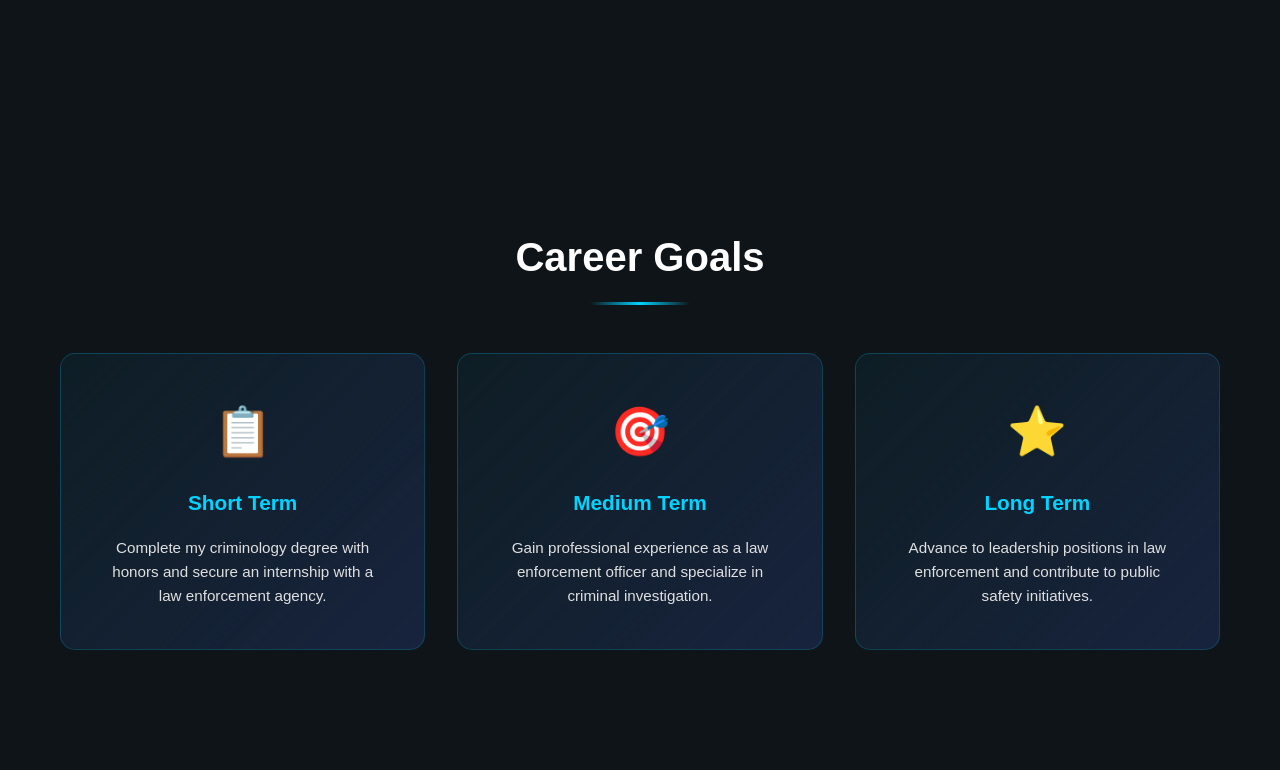
==== commit 141a4bc5: "Update about.html" ====
--- a/about.html
+++ b/about.html
@@ -35,7 +35,7 @@
     <section class="page-header">
         <div class="header-background"></div>
         <h1 class="page-title">About Me</h1>
-        <p class="page-subtitle">Know more about my journey and aspirations</p>
+        <p class="page-subtitle" style="text-align: center;" >Know more about my journey and aspirations</p>
     </section>
 
     <!-- Main Content -->
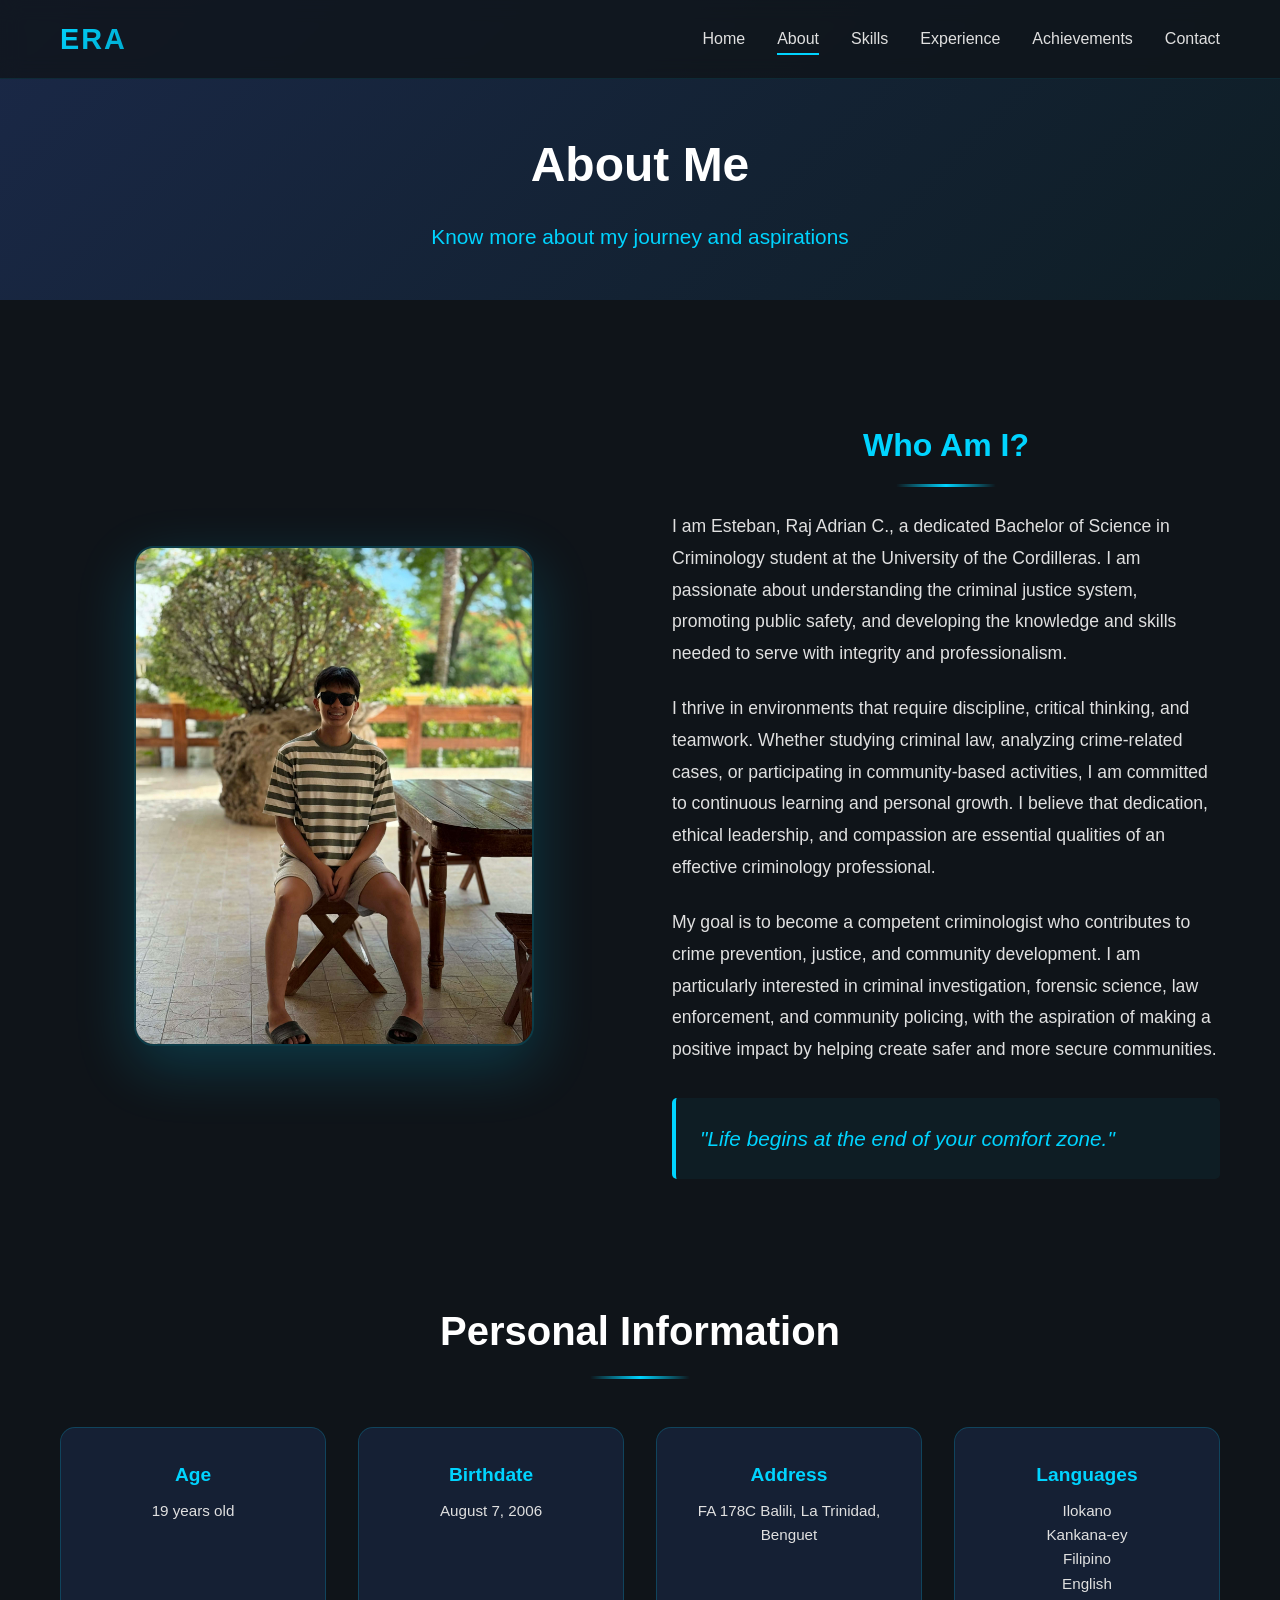
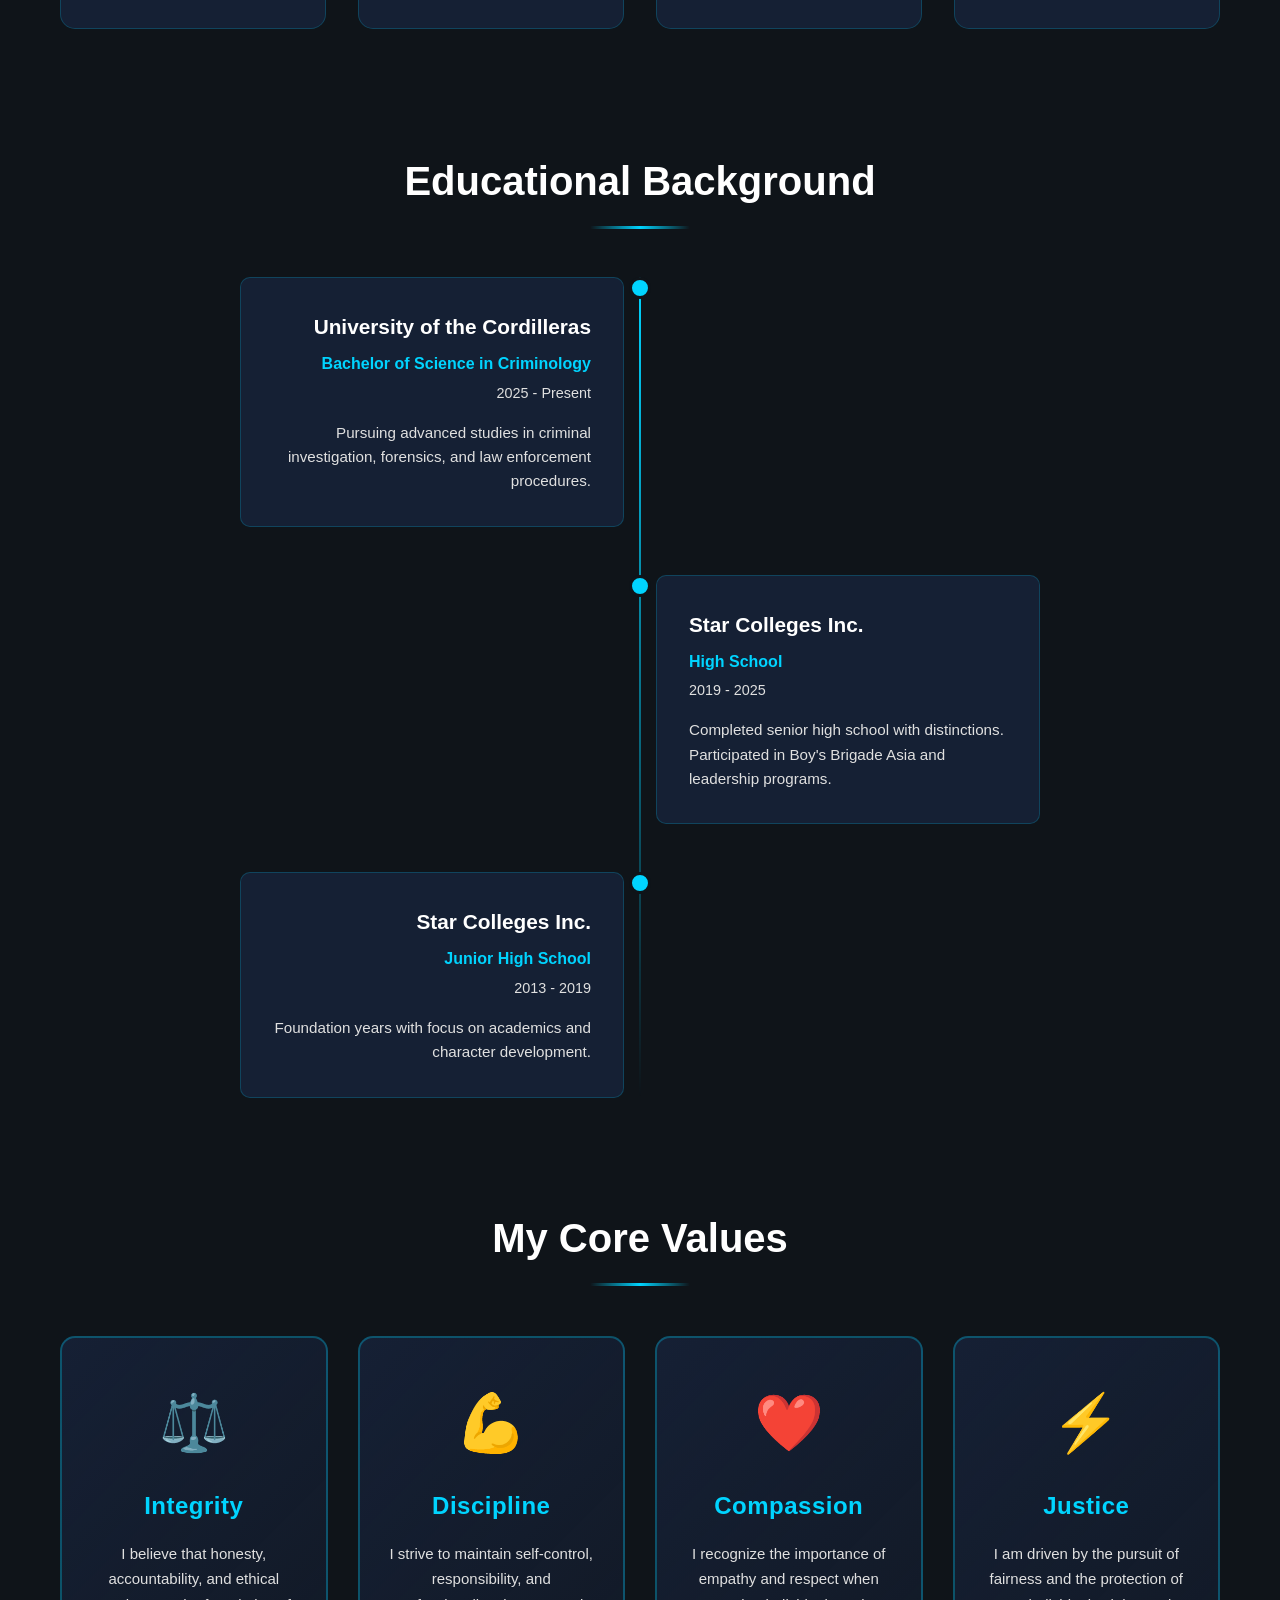
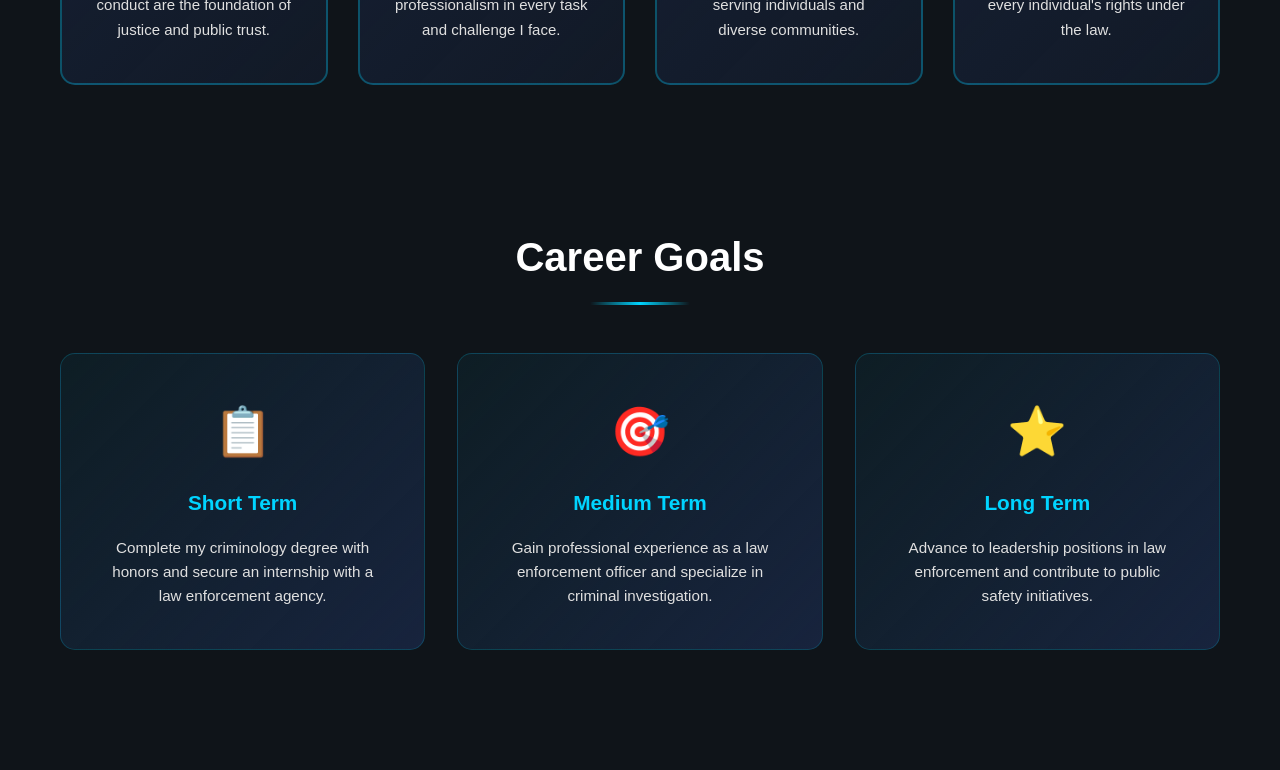
==== commit 84c8f5c6: "Update about.html" ====
--- a/about.html
+++ b/about.html
@@ -17,8 +17,7 @@
             <ul class="nav-menu">
                 <li class="nav-item"><a href="index.html" class="nav-link">Home</a></li>
                 <li class="nav-item"><a href="about.html" class="nav-link active">About</a></li>
-                <li class="nav-item"><a href="skills.html" class="nav-link">Skills</a></li>
-                <li class="nav-item"><a href="projects.html" class="nav-link">Projects</a></li>
+                <li class="nav-item"><a href="skills.html" class="nav-link">Skills</a></li>    
                 <li class="nav-item"><a href="experience.html" class="nav-link">Experience</a></li>
                 <li class="nav-item"><a href="achievements.html" class="nav-link">Achievements</a></li>
                 <li class="nav-item"><a href="contact.html" class="nav-link">Contact</a></li>
--- a/style.css
+++ b/style.css
@@ -254,14 +254,17 @@
 }
 
 .profile-container {
+    display: flex;
+    justify-content: center;
+    align-items: center;
     margin-bottom: 3rem;
     animation: slideUp 1s ease;
 }
 
 .profile-image-wrapper {
     position: relative;
-    width: 200px;
-    height: 200px;
+    width: 400px;
+    height: 400px;
     margin: 0 auto;
 }
 
@@ -312,6 +315,7 @@
     font-size: 3.5rem;
     font-weight: 700;
     color: var(--secondary);
+    margin-top: -110px;
     margin-bottom: 1rem;
     letter-spacing: 2px;
     animation: slideUp 1s ease 0.1s both;
@@ -1990,3 +1994,28 @@
         padding: 1.5rem;
     }
 }
+.modal-content {
+    width: 90%;
+    max-width: 800px; /* Increase modal width */
+    max-height: 90vh;
+    overflow-y: auto;
+    overflow-x: hidden;
+    padding: 20px;
+    box-sizing: border-box;
+}
+
+.modal-body {
+    width: 100%;
+    text-align: center;
+}
+
+.modal-achievement-image {
+    width: 100%;
+    max-width: 700px;
+    height: auto;
+    max-height: 70vh;
+    object-fit: contain;
+    display: block;
+    margin: 0 auto 20px;
+    border-radius: 10px;
+}
